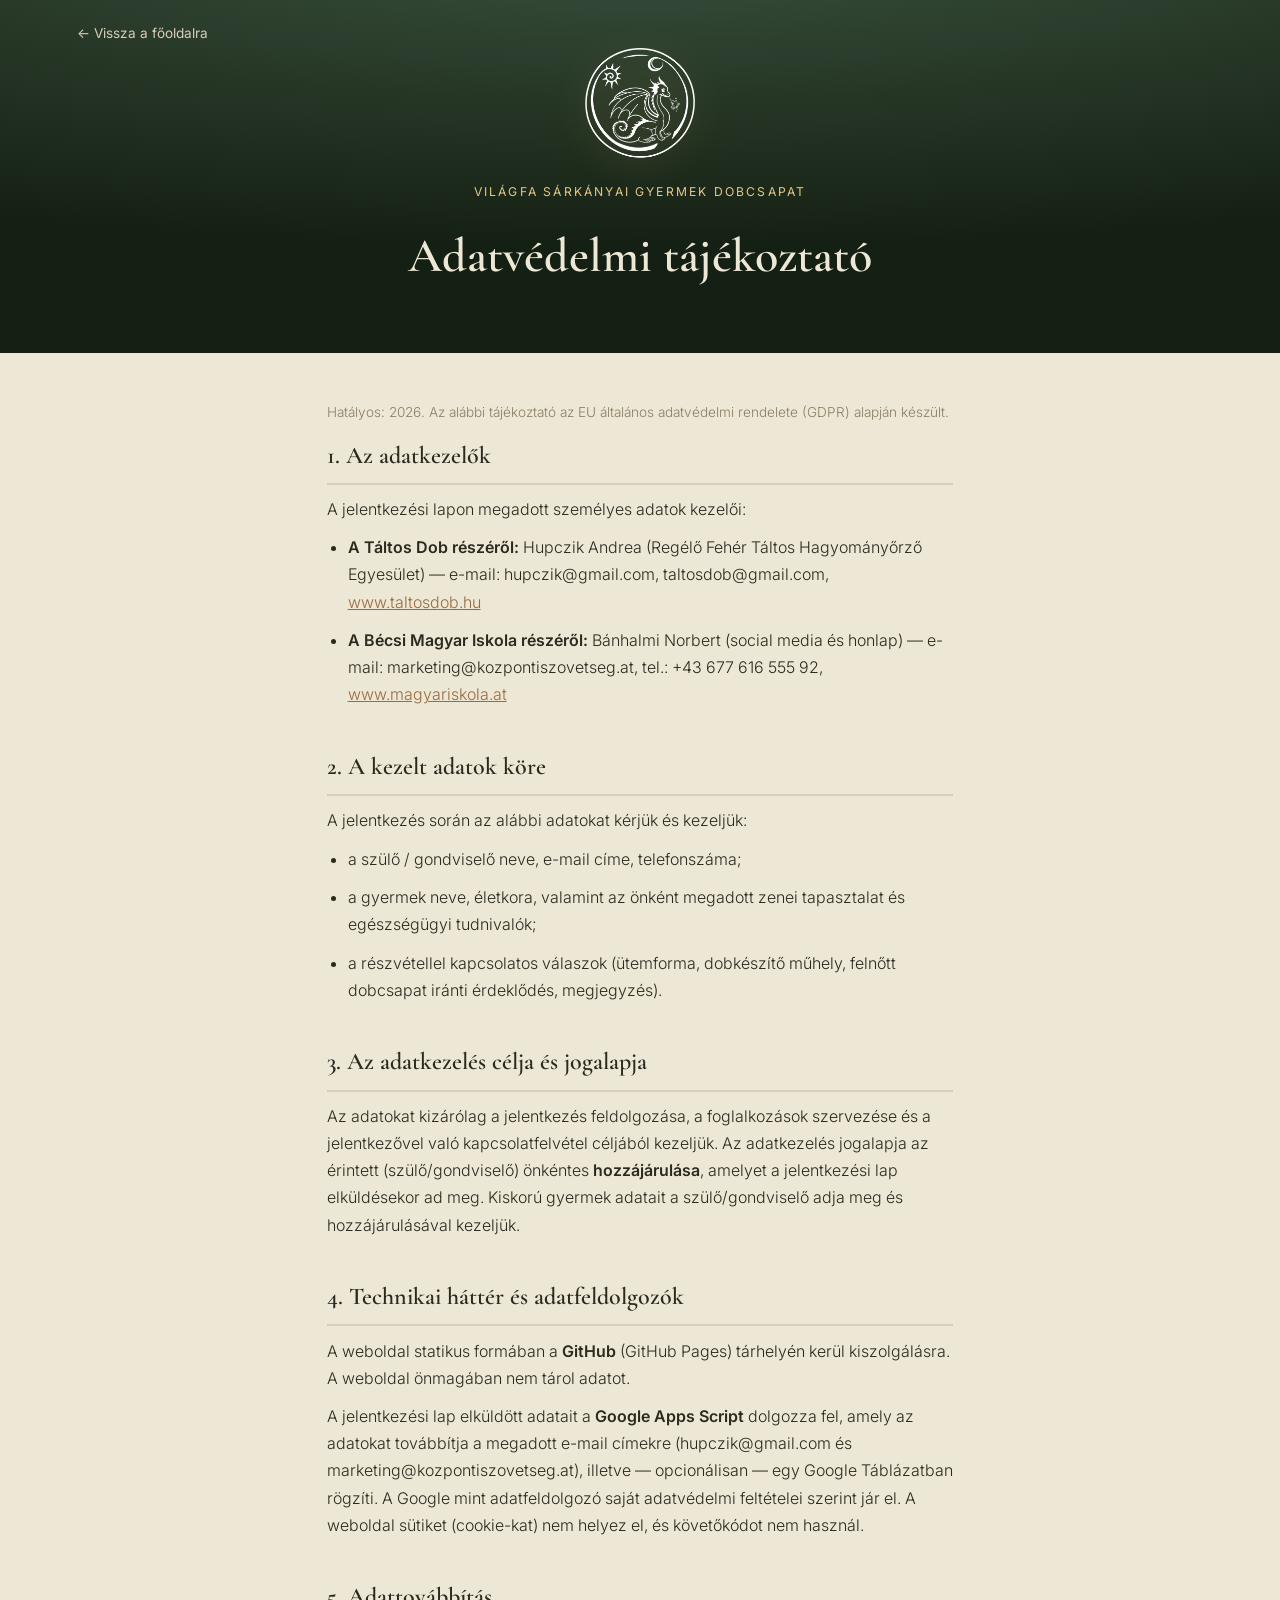
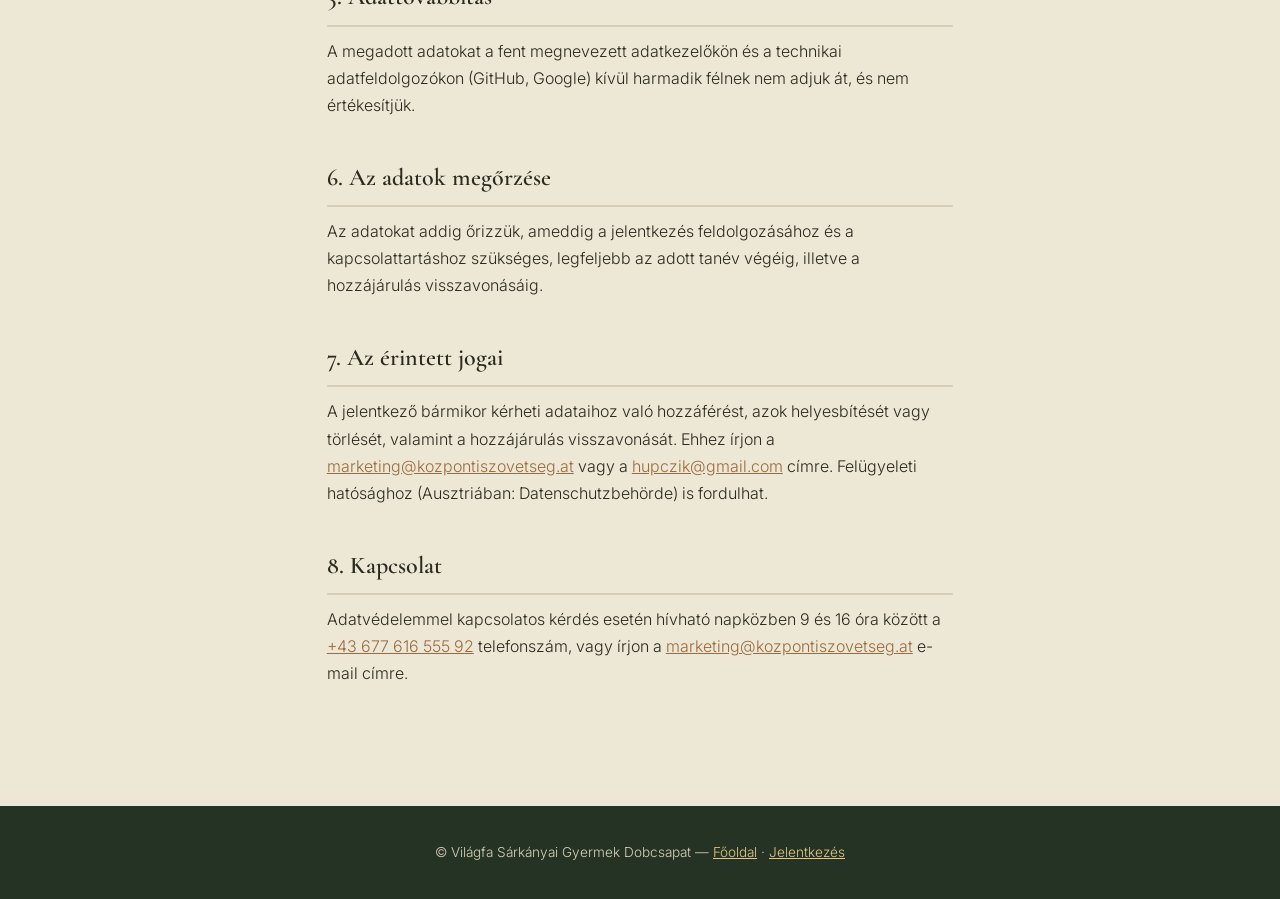
==== adatvedelem.html @ 7439c490 "Polish authentic one-page design and use supplied logos" ====
<!DOCTYPE html>
<html lang="hu">
<head>
<meta charset="UTF-8">
<meta name="viewport" content="width=device-width, initial-scale=1.0">
<title>Adatvédelmi tájékoztató — Világfa Sárkányai Gyermek Dobcsapat</title>
<meta name="description" content="A Világfa Sárkányai gyermek dobcsapat jelentkezési lapjának adatkezelési tájékoztatója (GDPR). Adatkezelők: Hupczik Andrea (Táltos Dob) és Bánhalmi Norbert (Bécsi Magyar Iskola).">
<meta name="robots" content="index, follow">
<link rel="canonical" href="https://taltosdob.magyariskola.at/adatvedelem.html">
<link rel="icon" type="image/png" href="images/logo.png">
<style>
@import url('https://fonts.googleapis.com/css2?family=Cormorant+Garamond:wght@500;600&family=Inter:wght@300;400;500;600&display=swap');
:root{ --night:#243323; --night-soft:#2E4232; --gold:#C9A961; --gold-bright:#E3C885; --ember:#9A6B3F; --parchment:#EDE7D6; --parchment-dim:#D8CFB8; --bark:#5B4327; --leaf:#4A6340; --leaf-deep:#2E4630; --ink:#2A2A1E; }
*{ margin:0; padding:0; box-sizing:border-box; }
body{ font-family:'Inter',sans-serif; background:var(--parchment); color:var(--ink); line-height:1.7; -webkit-font-smoothing:antialiased; }
h1,h2{ font-family:'Cormorant Garamond',serif; font-weight:600; }
a{ color:var(--ember); }
.hero{ background:radial-gradient(ellipse 120% 90% at 50% -20%, #3a5340 0%, var(--night) 60%, #142013 100%); color:var(--parchment); padding:3rem 6vw 3.5rem; text-align:center; position:relative; }
.hero img{ width:clamp(80px,11vw,110px); filter:brightness(0) invert(1) drop-shadow(0 4px 18px rgba(201,169,97,0.4)); margin-bottom:1rem; }
.hero h1{ font-size:clamp(2rem,4.5vw,3rem); }
.hero .eyebrow{ font-size:0.76rem; letter-spacing:0.18em; text-transform:uppercase; color:var(--gold-bright); display:block; margin-bottom:0.8rem; }
.back-link{ position:absolute; top:1.4rem; left:6vw; color:var(--parchment-dim); font-size:0.85rem; text-decoration:none; }
.back-link:hover{ color:var(--gold-bright); }
main{ max-width:780px; margin:0 auto; padding:3rem 6vw 5rem; }
section{ margin-bottom:2.4rem; }
h2{ font-size:1.5rem; color:var(--ink); margin-bottom:0.7rem; border-bottom:2px solid var(--parchment-dim); padding-bottom:0.4rem; }
p, li{ font-weight:300; margin-bottom:0.7rem; }
ul{ padding-left:1.3rem; }
strong{ font-weight:600; }
.updated{ font-size:0.85rem; color:#8a7f64; font-weight:300; }
footer{ background:var(--night); color:var(--parchment-dim); text-align:center; padding:2.2rem 6vw; font-size:0.85rem; font-weight:300; }
footer a{ color:var(--gold-bright); }
</style>
</head>
<body>
<header class="hero">
  <a href="index.html" class="back-link">← Vissza a főoldalra</a>
  <img src="images/logo.svg" alt="Világfa Sárkányai logó">
  <span class="eyebrow">Világfa Sárkányai Gyermek Dobcsapat</span>
  <h1>Adatvédelmi tájékoztató</h1>
</header>

<main>
  <p class="updated">Hatályos: 2026. Az alábbi tájékoztató az EU általános adatvédelmi rendelete (GDPR) alapján készült.</p>

  <section>
    <h2>1. Az adatkezelők</h2>
    <p>A jelentkezési lapon megadott személyes adatok kezelői:</p>
    <ul>
      <li><strong>A Táltos Dob részéről:</strong> Hupczik Andrea (Regélő Fehér Táltos Hagyományőrző Egyesület) — e-mail: hupczik@gmail.com, taltosdob@gmail.com, <a href="https://www.taltosdob.hu" target="_blank" rel="noopener">www.taltosdob.hu</a></li>
      <li><strong>A Bécsi Magyar Iskola részéről:</strong> Bánhalmi Norbert (social media és honlap) — e-mail: marketing@kozpontiszovetseg.at, tel.: +43 677 616 555 92, <a href="https://www.magyariskola.at" target="_blank" rel="noopener">www.magyariskola.at</a></li>
    </ul>
  </section>

  <section>
    <h2>2. A kezelt adatok köre</h2>
    <p>A jelentkezés során az alábbi adatokat kérjük és kezeljük:</p>
    <ul>
      <li>a szülő / gondviselő neve, e-mail címe, telefonszáma;</li>
      <li>a gyermek neve, életkora, valamint az önként megadott zenei tapasztalat és egészségügyi tudnivalók;</li>
      <li>a részvétellel kapcsolatos válaszok (ütemforma, dobkészítő műhely, felnőtt dobcsapat iránti érdeklődés, megjegyzés).</li>
    </ul>
  </section>

  <section>
    <h2>3. Az adatkezelés célja és jogalapja</h2>
    <p>Az adatokat kizárólag a jelentkezés feldolgozása, a foglalkozások szervezése és a jelentkezővel való kapcsolatfelvétel céljából kezeljük. Az adatkezelés jogalapja az érintett (szülő/gondviselő) önkéntes <strong>hozzájárulása</strong>, amelyet a jelentkezési lap elküldésekor ad meg. Kiskorú gyermek adatait a szülő/gondviselő adja meg és hozzájárulásával kezeljük.</p>
  </section>

  <section>
    <h2>4. Technikai háttér és adatfeldolgozók</h2>
    <p>A weboldal statikus formában a <strong>GitHub</strong> (GitHub Pages) tárhelyén kerül kiszolgálásra. A weboldal önmagában nem tárol adatot.</p>
    <p>A jelentkezési lap elküldött adatait a <strong>Google Apps Script</strong> dolgozza fel, amely az adatokat továbbítja a megadott e-mail címekre (hupczik@gmail.com és marketing@kozpontiszovetseg.at), illetve — opcionálisan — egy Google Táblázatban rögzíti. A Google mint adatfeldolgozó saját adatvédelmi feltételei szerint jár el. A weboldal sütiket (cookie-kat) nem helyez el, és követőkódot nem használ.</p>
  </section>

  <section>
    <h2>5. Adattovábbítás</h2>
    <p>A megadott adatokat a fent megnevezett adatkezelőkön és a technikai adatfeldolgozókon (GitHub, Google) kívül harmadik félnek nem adjuk át, és nem értékesítjük.</p>
  </section>

  <section>
    <h2>6. Az adatok megőrzése</h2>
    <p>Az adatokat addig őrizzük, ameddig a jelentkezés feldolgozásához és a kapcsolattartáshoz szükséges, legfeljebb az adott tanév végéig, illetve a hozzájárulás visszavonásáig.</p>
  </section>

  <section>
    <h2>7. Az érintett jogai</h2>
    <p>A jelentkező bármikor kérheti adataihoz való hozzáférést, azok helyesbítését vagy törlését, valamint a hozzájárulás visszavonását. Ehhez írjon a <a href="mailto:marketing@kozpontiszovetseg.at">marketing@kozpontiszovetseg.at</a> vagy a <a href="mailto:hupczik@gmail.com">hupczik@gmail.com</a> címre. Felügyeleti hatósághoz (Ausztriában: Datenschutzbehörde) is fordulhat.</p>
  </section>

  <section>
    <h2>8. Kapcsolat</h2>
    <p>Adatvédelemmel kapcsolatos kérdés esetén hívható napközben 9 és 16 óra között a <a href="tel:+436776165592">+43 677 616 555 92</a> telefonszám, vagy írjon a <a href="mailto:marketing@kozpontiszovetseg.at">marketing@kozpontiszovetseg.at</a> e-mail címre.</p>
  </section>
</main>

<footer>
  © Világfa Sárkányai Gyermek Dobcsapat — <a href="index.html">Főoldal</a> · <a href="jelentkezes.html">Jelentkezés</a>
</footer>
</body>
</html>
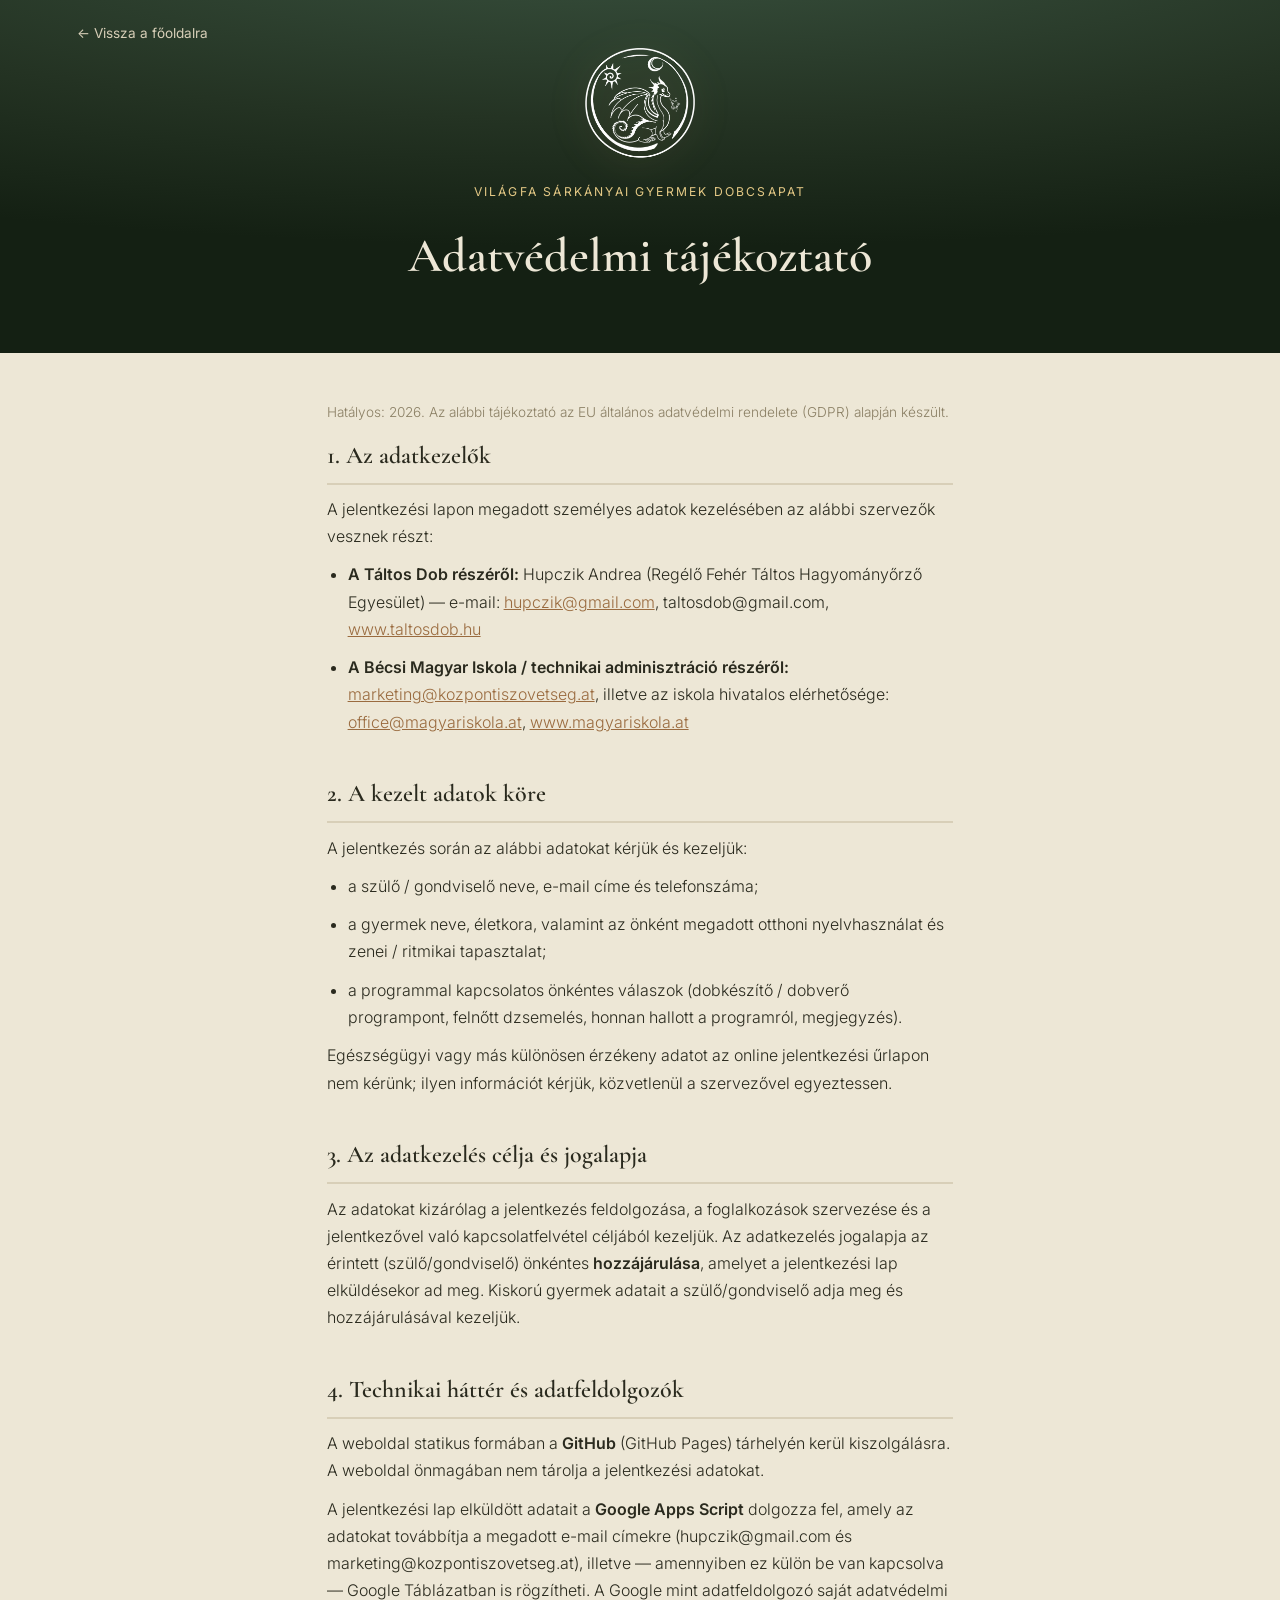
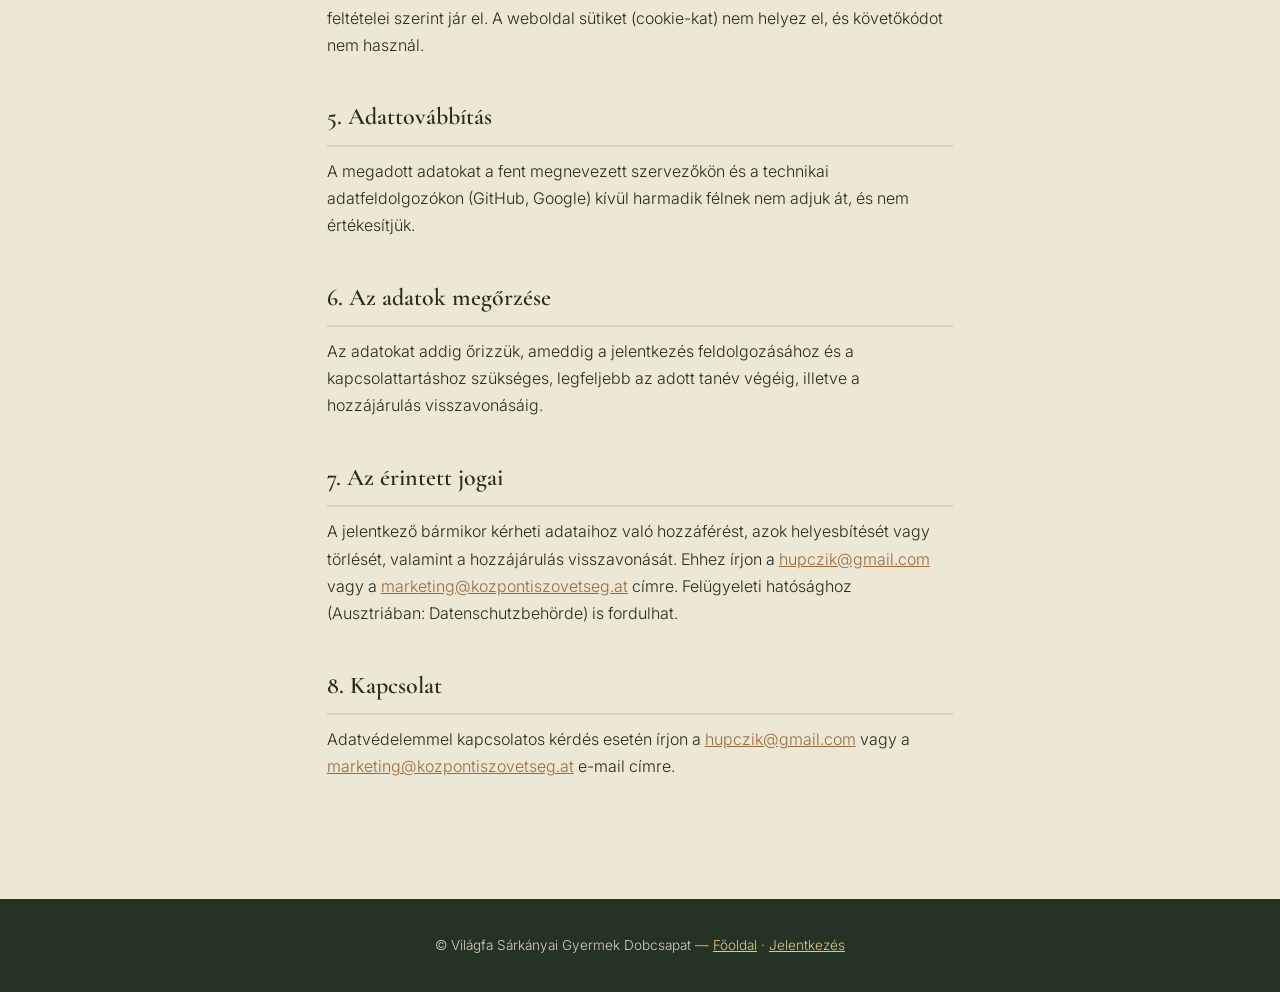
==== commit 01a5a7da: "Use SVG favicon and align privacy notice with current form" ====
--- a/adatvedelem.html
+++ b/adatvedelem.html
@@ -4,10 +4,12 @@
 <meta charset="UTF-8">
 <meta name="viewport" content="width=device-width, initial-scale=1.0">
 <title>Adatvédelmi tájékoztató — Világfa Sárkányai Gyermek Dobcsapat</title>
-<meta name="description" content="A Világfa Sárkányai gyermek dobcsapat jelentkezési lapjának adatkezelési tájékoztatója (GDPR). Adatkezelők: Hupczik Andrea (Táltos Dob) és Bánhalmi Norbert (Bécsi Magyar Iskola).">
+<meta name="description" content="A Világfa Sárkányai gyermek dobcsapat jelentkezési lapjának adatkezelési tájékoztatója (GDPR).">
 <meta name="robots" content="index, follow">
 <link rel="canonical" href="https://taltosdob.magyariskola.at/adatvedelem.html">
-<link rel="icon" type="image/png" href="images/logo.png">
+<link rel="icon" type="image/svg+xml" href="images/logo.svg">
+<link rel="alternate icon" type="image/png" href="images/logo.png">
+<link rel="apple-touch-icon" href="images/logo.png">
 <style>
 @import url('https://fonts.googleapis.com/css2?family=Cormorant+Garamond:wght@500;600&family=Inter:wght@300;400;500;600&display=swap');
 :root{ --night:#243323; --night-soft:#2E4232; --gold:#C9A961; --gold-bright:#E3C885; --ember:#9A6B3F; --parchment:#EDE7D6; --parchment-dim:#D8CFB8; --bark:#5B4327; --leaf:#4A6340; --leaf-deep:#2E4630; --ink:#2A2A1E; }
@@ -16,7 +18,7 @@
 h1,h2{ font-family:'Cormorant Garamond',serif; font-weight:600; }
 a{ color:var(--ember); }
 .hero{ background:radial-gradient(ellipse 120% 90% at 50% -20%, #3a5340 0%, var(--night) 60%, #142013 100%); color:var(--parchment); padding:3rem 6vw 3.5rem; text-align:center; position:relative; }
-.hero img{ width:clamp(80px,11vw,110px); filter:brightness(0) invert(1) drop-shadow(0 4px 18px rgba(201,169,97,0.4)); margin-bottom:1rem; }
+.hero img{ width:clamp(80px,11vw,110px); height:auto; object-fit:contain; filter:drop-shadow(0 4px 18px rgba(201,169,97,0.28)); margin-bottom:1rem; }
 .hero h1{ font-size:clamp(2rem,4.5vw,3rem); }
 .hero .eyebrow{ font-size:0.76rem; letter-spacing:0.18em; text-transform:uppercase; color:var(--gold-bright); display:block; margin-bottom:0.8rem; }
 .back-link{ position:absolute; top:1.4rem; left:6vw; color:var(--parchment-dim); font-size:0.85rem; text-decoration:none; }
@@ -45,10 +47,10 @@
 
   <section>
     <h2>1. Az adatkezelők</h2>
-    <p>A jelentkezési lapon megadott személyes adatok kezelői:</p>
+    <p>A jelentkezési lapon megadott személyes adatok kezelésében az alábbi szervezők vesznek részt:</p>
     <ul>
-      <li><strong>A Táltos Dob részéről:</strong> Hupczik Andrea (Regélő Fehér Táltos Hagyományőrző Egyesület) — e-mail: hupczik@gmail.com, taltosdob@gmail.com, <a href="https://www.taltosdob.hu" target="_blank" rel="noopener">www.taltosdob.hu</a></li>
-      <li><strong>A Bécsi Magyar Iskola részéről:</strong> Bánhalmi Norbert (social media és honlap) — e-mail: marketing@kozpontiszovetseg.at, tel.: +43 677 616 555 92, <a href="https://www.magyariskola.at" target="_blank" rel="noopener">www.magyariskola.at</a></li>
+      <li><strong>A Táltos Dob részéről:</strong> Hupczik Andrea (Regélő Fehér Táltos Hagyományőrző Egyesület) — e-mail: <a href="mailto:hupczik@gmail.com">hupczik@gmail.com</a>, taltosdob@gmail.com, <a href="https://www.taltosdob.hu" target="_blank" rel="noopener">www.taltosdob.hu</a></li>
+      <li><strong>A Bécsi Magyar Iskola / technikai adminisztráció részéről:</strong> <a href="mailto:marketing@kozpontiszovetseg.at">marketing@kozpontiszovetseg.at</a>, illetve az iskola hivatalos elérhetősége: <a href="mailto:office@magyariskola.at">office@magyariskola.at</a>, <a href="https://www.magyariskola.at" target="_blank" rel="noopener">www.magyariskola.at</a></li>
     </ul>
   </section>
 
@@ -56,10 +58,11 @@
     <h2>2. A kezelt adatok köre</h2>
     <p>A jelentkezés során az alábbi adatokat kérjük és kezeljük:</p>
     <ul>
-      <li>a szülő / gondviselő neve, e-mail címe, telefonszáma;</li>
-      <li>a gyermek neve, életkora, valamint az önként megadott zenei tapasztalat és egészségügyi tudnivalók;</li>
-      <li>a részvétellel kapcsolatos válaszok (ütemforma, dobkészítő műhely, felnőtt dobcsapat iránti érdeklődés, megjegyzés).</li>
+      <li>a szülő / gondviselő neve, e-mail címe és telefonszáma;</li>
+      <li>a gyermek neve, életkora, valamint az önként megadott otthoni nyelvhasználat és zenei / ritmikai tapasztalat;</li>
+      <li>a programmal kapcsolatos önkéntes válaszok (dobkészítő / dobverő programpont, felnőtt dzsemelés, honnan hallott a programról, megjegyzés).</li>
     </ul>
+    <p>Egészségügyi vagy más különösen érzékeny adatot az online jelentkezési űrlapon nem kérünk; ilyen információt kérjük, közvetlenül a szervezővel egyeztessen.</p>
   </section>
 
   <section>
@@ -69,13 +72,13 @@
 
   <section>
     <h2>4. Technikai háttér és adatfeldolgozók</h2>
-    <p>A weboldal statikus formában a <strong>GitHub</strong> (GitHub Pages) tárhelyén kerül kiszolgálásra. A weboldal önmagában nem tárol adatot.</p>
-    <p>A jelentkezési lap elküldött adatait a <strong>Google Apps Script</strong> dolgozza fel, amely az adatokat továbbítja a megadott e-mail címekre (hupczik@gmail.com és marketing@kozpontiszovetseg.at), illetve — opcionálisan — egy Google Táblázatban rögzíti. A Google mint adatfeldolgozó saját adatvédelmi feltételei szerint jár el. A weboldal sütiket (cookie-kat) nem helyez el, és követőkódot nem használ.</p>
+    <p>A weboldal statikus formában a <strong>GitHub</strong> (GitHub Pages) tárhelyén kerül kiszolgálásra. A weboldal önmagában nem tárolja a jelentkezési adatokat.</p>
+    <p>A jelentkezési lap elküldött adatait a <strong>Google Apps Script</strong> dolgozza fel, amely az adatokat továbbítja a megadott e-mail címekre (hupczik@gmail.com és marketing@kozpontiszovetseg.at), illetve — amennyiben ez külön be van kapcsolva — Google Táblázatban is rögzítheti. A Google mint adatfeldolgozó saját adatvédelmi feltételei szerint jár el. A weboldal sütiket (cookie-kat) nem helyez el, és követőkódot nem használ.</p>
   </section>
 
   <section>
     <h2>5. Adattovábbítás</h2>
-    <p>A megadott adatokat a fent megnevezett adatkezelőkön és a technikai adatfeldolgozókon (GitHub, Google) kívül harmadik félnek nem adjuk át, és nem értékesítjük.</p>
+    <p>A megadott adatokat a fent megnevezett szervezőkön és a technikai adatfeldolgozókon (GitHub, Google) kívül harmadik félnek nem adjuk át, és nem értékesítjük.</p>
   </section>
 
   <section>
@@ -85,12 +88,12 @@
 
   <section>
     <h2>7. Az érintett jogai</h2>
-    <p>A jelentkező bármikor kérheti adataihoz való hozzáférést, azok helyesbítését vagy törlését, valamint a hozzájárulás visszavonását. Ehhez írjon a <a href="mailto:marketing@kozpontiszovetseg.at">marketing@kozpontiszovetseg.at</a> vagy a <a href="mailto:hupczik@gmail.com">hupczik@gmail.com</a> címre. Felügyeleti hatósághoz (Ausztriában: Datenschutzbehörde) is fordulhat.</p>
+    <p>A jelentkező bármikor kérheti adataihoz való hozzáférést, azok helyesbítését vagy törlését, valamint a hozzájárulás visszavonását. Ehhez írjon a <a href="mailto:hupczik@gmail.com">hupczik@gmail.com</a> vagy a <a href="mailto:marketing@kozpontiszovetseg.at">marketing@kozpontiszovetseg.at</a> címre. Felügyeleti hatósághoz (Ausztriában: Datenschutzbehörde) is fordulhat.</p>
   </section>
 
   <section>
     <h2>8. Kapcsolat</h2>
-    <p>Adatvédelemmel kapcsolatos kérdés esetén hívható napközben 9 és 16 óra között a <a href="tel:+436776165592">+43 677 616 555 92</a> telefonszám, vagy írjon a <a href="mailto:marketing@kozpontiszovetseg.at">marketing@kozpontiszovetseg.at</a> e-mail címre.</p>
+    <p>Adatvédelemmel kapcsolatos kérdés esetén írjon a <a href="mailto:hupczik@gmail.com">hupczik@gmail.com</a> vagy a <a href="mailto:marketing@kozpontiszovetseg.at">marketing@kozpontiszovetseg.at</a> e-mail címre.</p>
   </section>
 </main>
 
@@ -98,4 +101,4 @@
   © Világfa Sárkányai Gyermek Dobcsapat — <a href="index.html">Főoldal</a> · <a href="jelentkezes.html">Jelentkezés</a>
 </footer>
 </body>
-</html>
+</html>
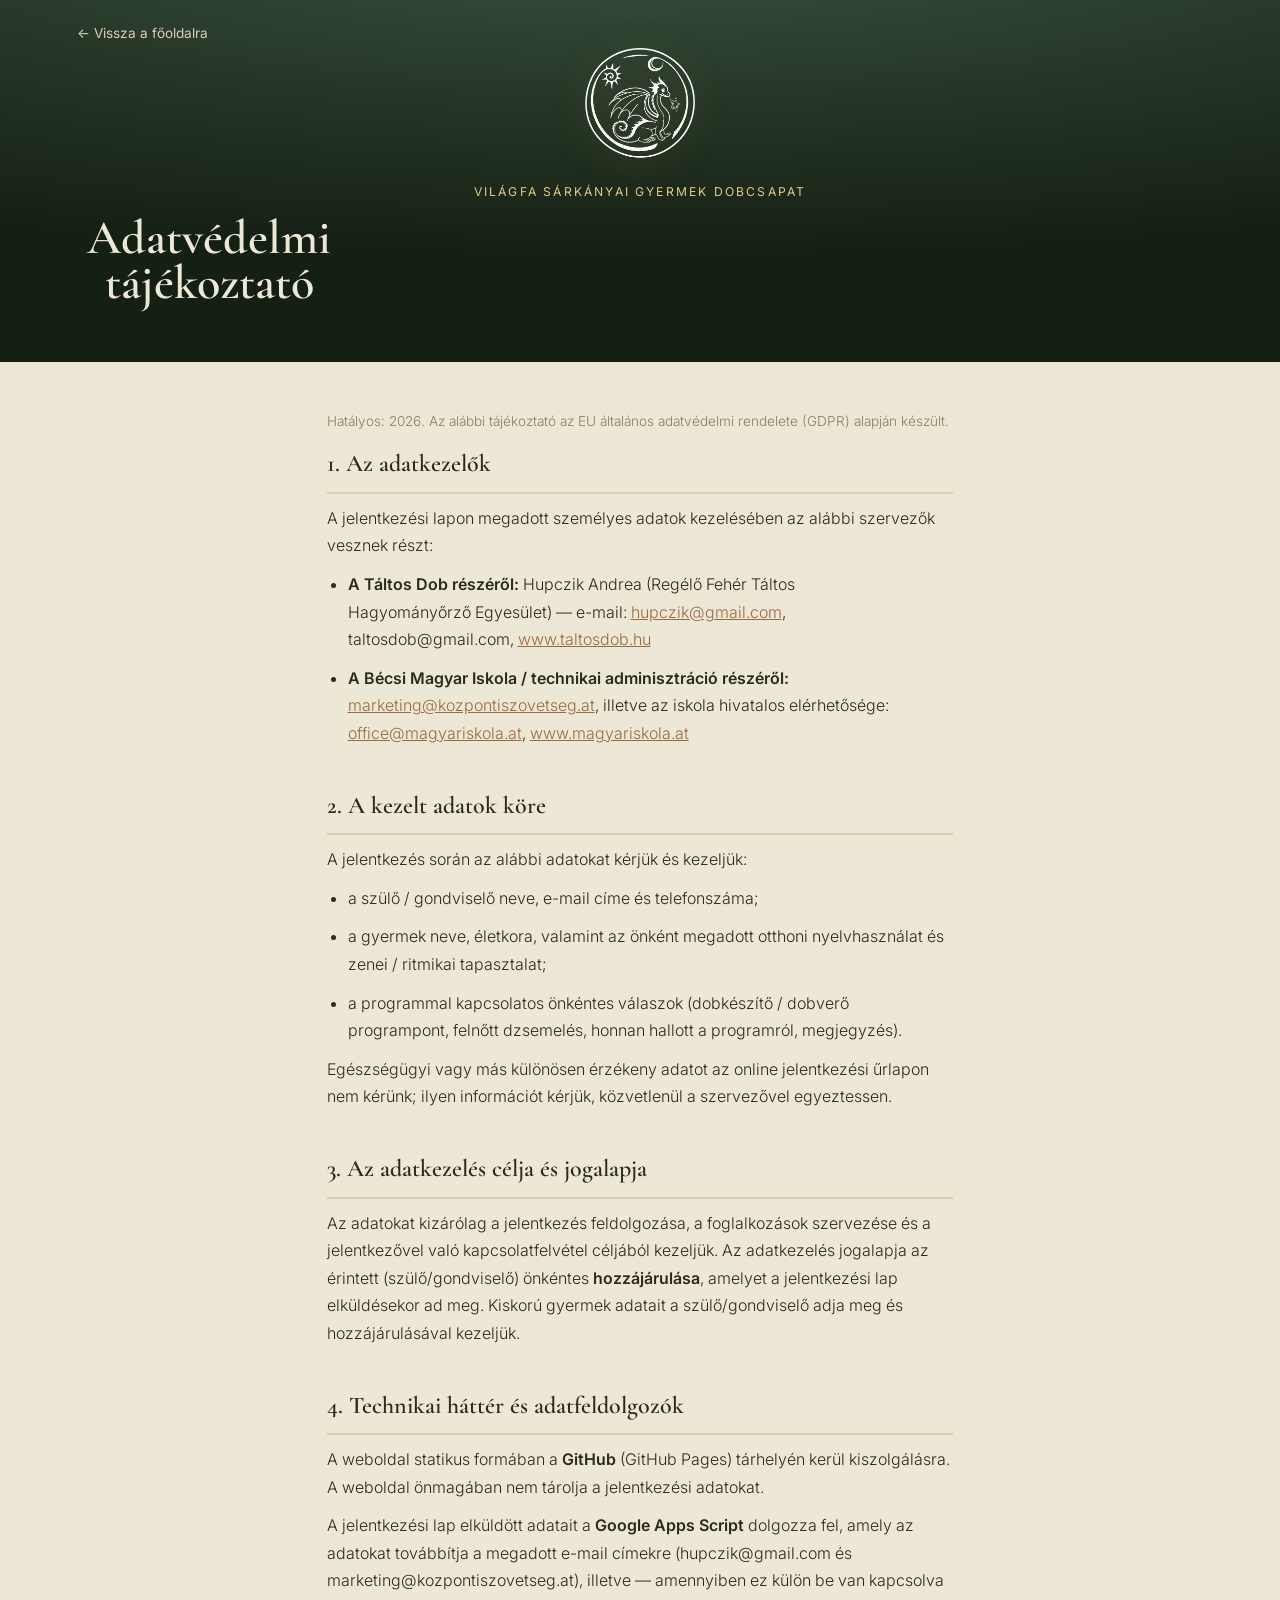
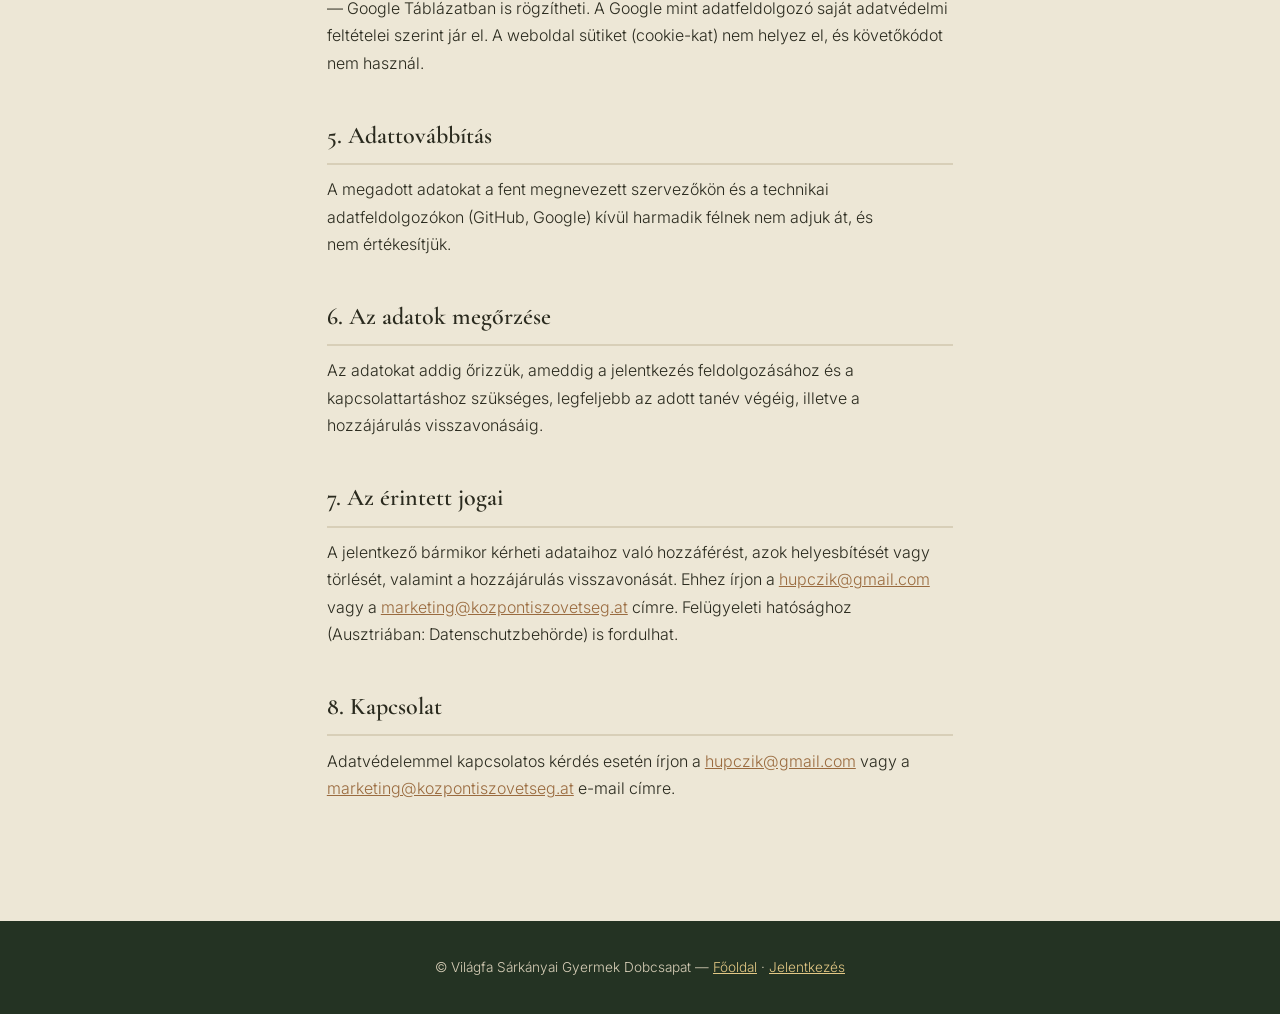
==== commit f6a4edac: "Apply shared Apple-style typography to privacy page" ====
--- a/adatvedelem.html
+++ b/adatvedelem.html
@@ -10,6 +10,7 @@
 <link rel="icon" type="image/svg+xml" href="images/logo.svg">
 <link rel="alternate icon" type="image/png" href="images/logo.png">
 <link rel="apple-touch-icon" href="images/logo.png">
+<link rel="stylesheet" href="apple-layout.css">
 <style>
 @import url('https://fonts.googleapis.com/css2?family=Cormorant+Garamond:wght@500;600&family=Inter:wght@300;400;500;600&display=swap');
 :root{ --night:#243323; --night-soft:#2E4232; --gold:#C9A961; --gold-bright:#E3C885; --ember:#9A6B3F; --parchment:#EDE7D6; --parchment-dim:#D8CFB8; --bark:#5B4327; --leaf:#4A6340; --leaf-deep:#2E4630; --ink:#2A2A1E; }
--- a/apple-layout.css
+++ b/apple-layout.css
@@ -0,0 +1,397 @@
+/*
+ * Világfa text + alignment system
+ * Based on Apple HIG principles: readable line lengths, consistent alignment,
+ * leading-edge scanning for longer text, centered display copy only where intentional,
+ * and responsive layout that preserves hierarchy across viewport sizes.
+ */
+
+:root {
+  --vf-reading-narrow: 34ch;
+  --vf-reading: 48ch;
+  --vf-reading-wide: 62ch;
+  --vf-display: 20ch;
+  --vf-section-head: 46ch;
+  --vf-gutter: clamp(20px, 5.5vw, 80px);
+  --vf-copy-leading: 1.72;
+  --vf-display-leading: 1.02;
+}
+
+body {
+  text-align: start;
+}
+
+body p,
+body li,
+body blockquote,
+body .contact-row .value,
+body .contact-row small,
+body .info-block .note,
+body .program-note {
+  overflow-wrap: normal;
+  word-break: normal;
+  hyphens: auto;
+  text-wrap: pretty;
+}
+
+body p,
+body li {
+  line-height: var(--vf-copy-leading);
+}
+
+body h1,
+body h2,
+body h3,
+body .theme,
+body .date,
+body .price,
+body .format-card .value {
+  text-wrap: balance;
+}
+
+/* Reading content always follows the leading edge. */
+body .copy,
+body .copy p,
+body .layers,
+body .layer,
+body .learn-list,
+body .learn-row,
+body .month,
+body .month ul,
+body .contact-card,
+body .contact-row,
+body .info-grid,
+body .info-block,
+body .price-card,
+body .program-note {
+  text-align: start;
+}
+
+body .copy p,
+body .layer p,
+body .info-block .note,
+body .program-note {
+  max-width: var(--vf-reading);
+}
+
+body .month ul,
+body .contact-row .value,
+body .contact-row small,
+body .price-list,
+body .learn-row p {
+  max-width: var(--vf-reading-wide);
+}
+
+/* Center only short display copy and intentionally symmetric sections. */
+body .hero,
+body .quote,
+body .section-head,
+body .footer {
+  text-align: center;
+}
+
+body .hero-inner,
+body .section-head,
+body .footer .wrap {
+  margin-inline: auto;
+}
+
+body .hero h1 {
+  max-width: 12ch;
+  line-height: .94;
+  text-wrap: balance;
+}
+
+body .hero-sub {
+  max-width: 44ch;
+  text-wrap: balance;
+  line-height: 1.55;
+}
+
+body .section-head {
+  max-width: 760px;
+}
+
+body .section-head h2 {
+  max-width: 18ch;
+  margin-inline: auto;
+  line-height: var(--vf-display-leading);
+}
+
+body .section-head p {
+  max-width: var(--vf-section-head);
+  margin-inline: auto;
+  line-height: 1.62;
+  text-wrap: pretty;
+}
+
+body .quote blockquote {
+  max-width: 28ch;
+  text-wrap: balance;
+}
+
+body .footer h2 {
+  max-width: 18ch;
+  text-wrap: balance;
+}
+
+body .footer > div > p,
+body .footer-note {
+  max-width: 54ch;
+  margin-inline: auto;
+}
+
+body .learn-row h3,
+body .learn-row p,
+body .month .date,
+body .month .theme,
+body .month li,
+body .contact-card h3,
+body .contact-row .label,
+body .contact-row .value,
+body .info-block h3,
+body .format-card,
+body .price-card,
+body .price-list {
+  text-align: start;
+}
+
+/* Avoid narrow middle columns that create awkward Hungarian line breaks. */
+body .learn-row {
+  grid-template-columns: 58px minmax(180px, .8fr) minmax(0, 1.7fr);
+}
+
+body .contact-row .value,
+body .contact-row small {
+  overflow-wrap: break-word;
+}
+
+body .btn,
+body .hero-pill,
+body .nav-menu .nav-cta,
+body .tag,
+body .eyebrow {
+  text-align: center;
+}
+
+/* Keep content blocks optically anchored instead of floating in wide columns. */
+body .feature-grid .copy {
+  justify-self: start;
+  width: min(100%, 620px);
+}
+
+body .feature-grid.reverse .copy {
+  justify-self: start;
+}
+
+body .copy h2 {
+  max-width: 16ch;
+}
+
+body .month .theme {
+  max-width: 24ch;
+}
+
+body .contact-card h3,
+body .info-block h3 {
+  max-width: 24ch;
+}
+
+@media (min-width: 1200px) {
+  body .wrap {
+    width: min(1180px, calc(100vw - 2 * var(--vf-gutter)));
+  }
+
+  body .hero h1 {
+    max-width: 11.5ch;
+  }
+
+  body .section-head p {
+    max-width: 52ch;
+  }
+}
+
+@media (max-width: 1024px) {
+  body .hero h1 {
+    max-width: 11ch;
+  }
+
+  body .feature-grid {
+    gap: clamp(36px, 5vw, 58px);
+  }
+
+  body .copy p {
+    max-width: 50ch;
+  }
+}
+
+@media (max-width: 900px) {
+  body .feature-grid .copy,
+  body .feature-grid.reverse .copy {
+    max-width: 680px;
+    width: 100%;
+    justify-self: stretch;
+  }
+
+  body .copy p {
+    max-width: 54ch;
+  }
+
+  body .learn-row {
+    grid-template-columns: 48px minmax(0, 1fr);
+    align-items: start;
+  }
+
+  body .learn-row p {
+    grid-column: 2;
+  }
+
+  body .section-head h2 {
+    max-width: 16ch;
+  }
+}
+
+@media (max-width: 768px) {
+  body .hero h1 {
+    max-width: 10ch;
+  }
+
+  body .hero-sub {
+    max-width: 38ch;
+  }
+
+  body .section-head {
+    max-width: 620px;
+  }
+
+  body .section-head p {
+    max-width: 42ch;
+  }
+
+  body .copy h2 {
+    max-width: 18ch;
+  }
+}
+
+@media (max-width: 640px) {
+  :root {
+    --vf-reading: 100%;
+    --vf-reading-wide: 100%;
+  }
+
+  body .hero h1 {
+    max-width: 9.4ch;
+    line-height: .96;
+  }
+
+  body .hero-sub {
+    max-width: 31ch;
+    line-height: 1.55;
+  }
+
+  body .section-head {
+    margin-bottom: 42px;
+  }
+
+  body .section-head h2 {
+    max-width: 12.5ch;
+  }
+
+  body .section-head p {
+    max-width: 32ch;
+  }
+
+  body .quote blockquote {
+    max-width: 18ch;
+  }
+
+  body .copy h2,
+  body .copy p,
+  body .layers,
+  body .month,
+  body .contact-card,
+  body .info-block,
+  body .price-card,
+  body .program-note {
+    text-align: start;
+  }
+
+  body .copy h2 {
+    max-width: 16ch;
+  }
+
+  body .learn-row {
+    gap: 10px 14px;
+  }
+
+  body .month ul {
+    padding-left: 1.15rem;
+  }
+
+  body .month .theme,
+  body .contact-card h3,
+  body .info-block h3 {
+    max-width: none;
+  }
+}
+
+/* iPhone-class narrow widths: prevent orphan words and accidental pseudo-centering. */
+@media (max-width: 390px) {
+  body .wrap {
+    width: calc(100% - 36px);
+  }
+
+  body .hero h1 {
+    max-width: 8.8ch;
+    font-size: clamp(2.85rem, 14.5vw, 4.2rem);
+  }
+
+  body .hero-sub {
+    max-width: 29ch;
+  }
+
+  body .section-head h2 {
+    max-width: 11.5ch;
+  }
+
+  body .section-head p {
+    max-width: 30ch;
+  }
+
+  body .quote blockquote {
+    max-width: 16.5ch;
+  }
+
+  body .contact-card,
+  body .info-block,
+  body .price-card,
+  body .month {
+    text-align: start;
+  }
+}
+
+@media (max-width: 320px) {
+  body .wrap {
+    width: calc(100% - 28px);
+  }
+
+  body .hero h1 {
+    max-width: 8.2ch;
+    font-size: clamp(2.55rem, 14vw, 3.5rem);
+  }
+
+  body .hero-sub {
+    max-width: 27ch;
+  }
+
+  body .section-head h2 {
+    max-width: 10.5ch;
+  }
+
+  body .section-head p {
+    max-width: 28ch;
+  }
+
+  body .btn {
+    max-width: 100%;
+  }
+}
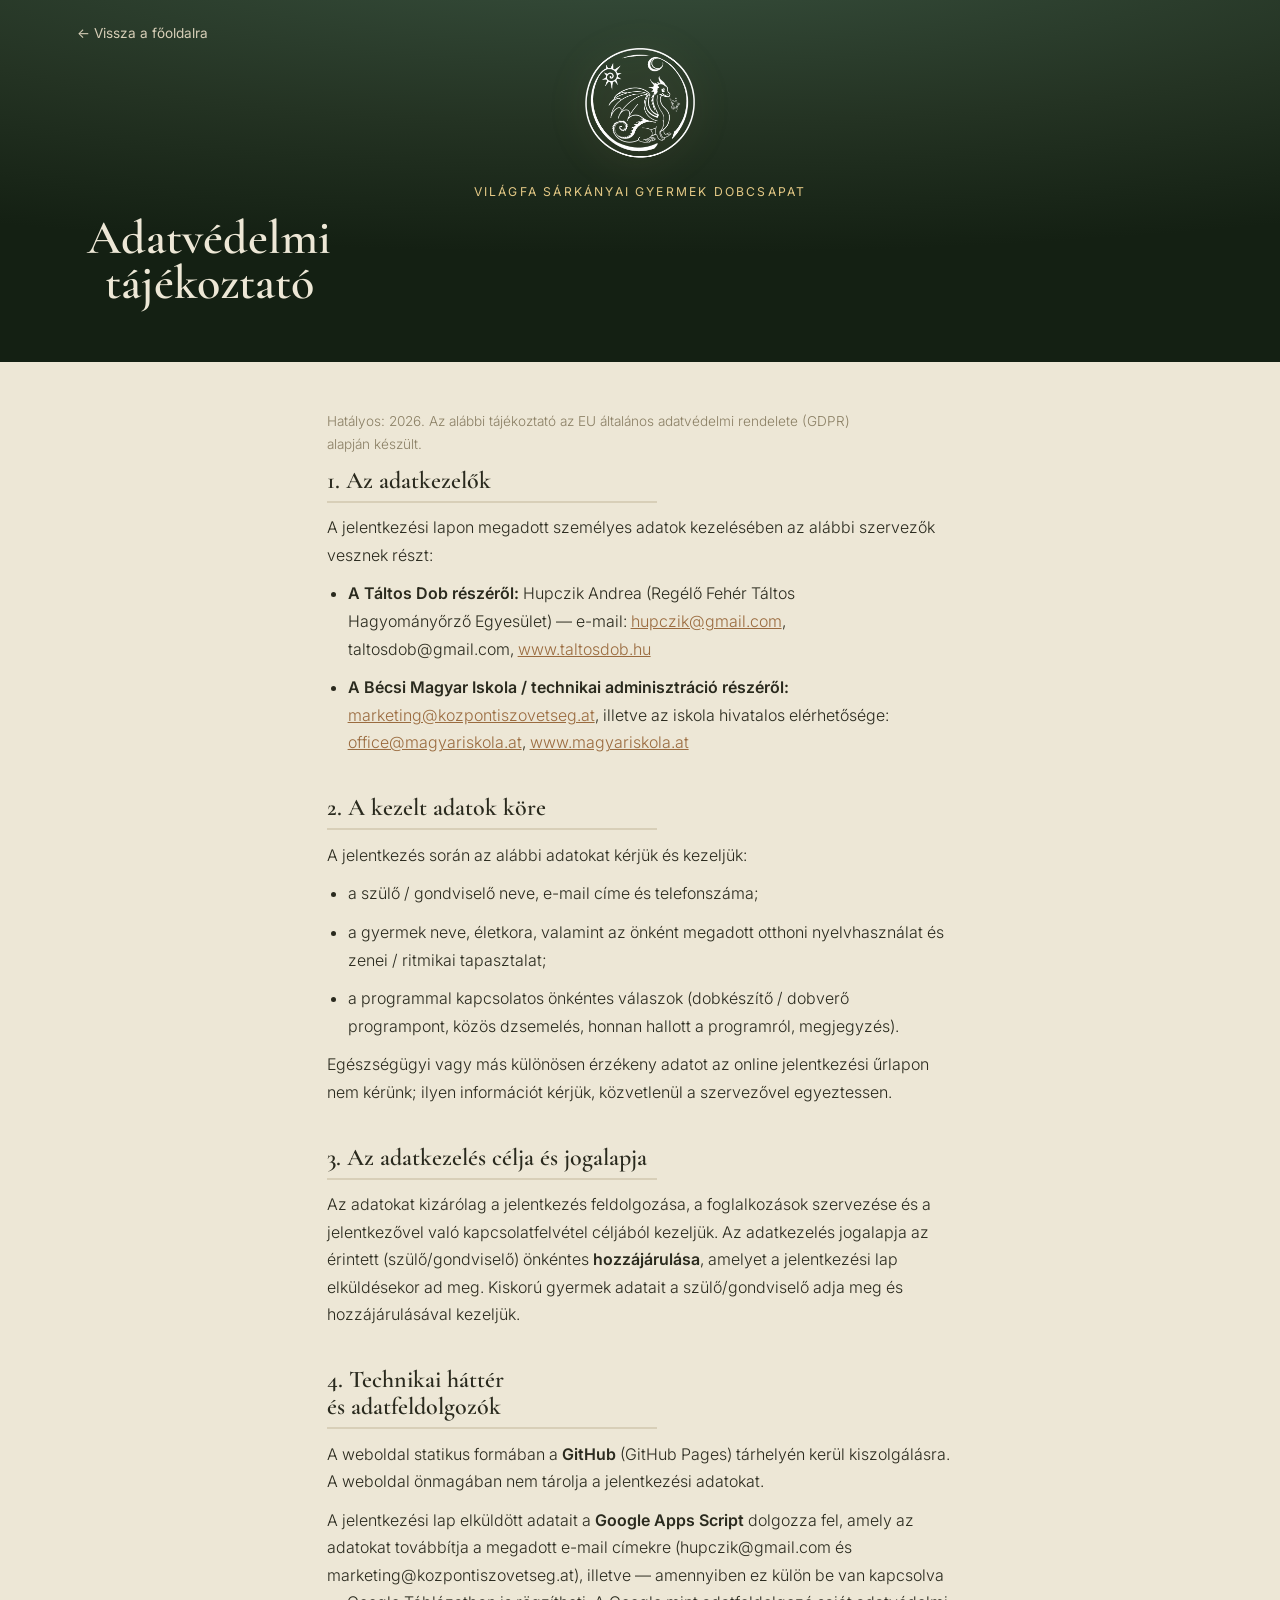
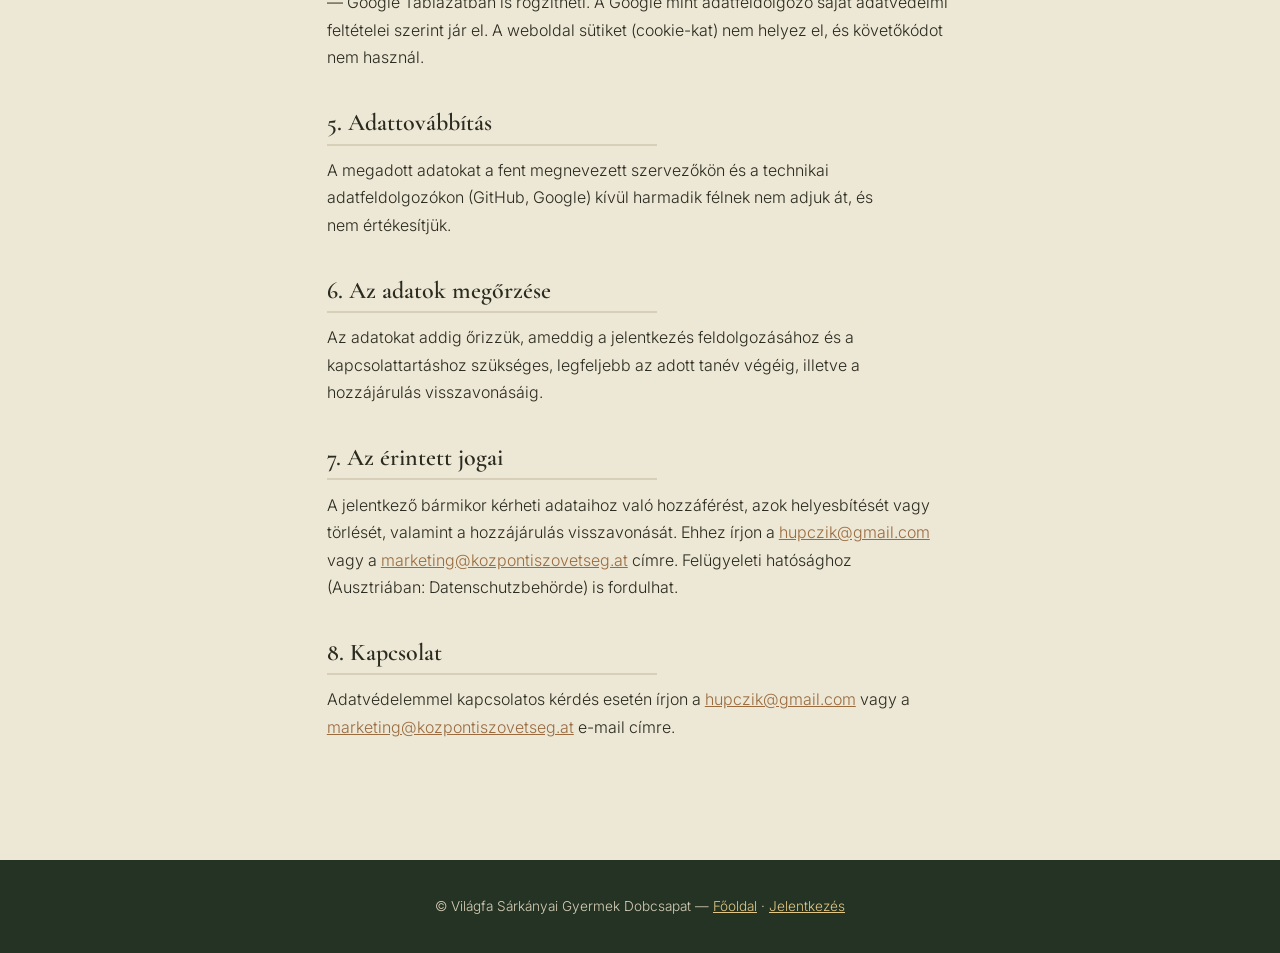
==== commit d78aa0c3: "Update Vilagfa contribution fees and schedule" ====
--- a/adatvedelem.html
+++ b/adatvedelem.html
@@ -61,7 +61,7 @@
     <ul>
       <li>a szülő / gondviselő neve, e-mail címe és telefonszáma;</li>
       <li>a gyermek neve, életkora, valamint az önként megadott otthoni nyelvhasználat és zenei / ritmikai tapasztalat;</li>
-      <li>a programmal kapcsolatos önkéntes válaszok (dobkészítő / dobverő programpont, felnőtt dzsemelés, honnan hallott a programról, megjegyzés).</li>
+      <li>a programmal kapcsolatos önkéntes válaszok (dobkészítő / dobverő programpont, közös dzsemelés, honnan hallott a programról, megjegyzés).</li>
     </ul>
     <p>Egészségügyi vagy más különösen érzékeny adatot az online jelentkezési űrlapon nem kérünk; ilyen információt kérjük, közvetlenül a szervezővel egyeztessen.</p>
   </section>
@@ -102,4 +102,4 @@
   © Világfa Sárkányai Gyermek Dobcsapat — <a href="index.html">Főoldal</a> · <a href="jelentkezes.html">Jelentkezés</a>
 </footer>
 </body>
-</html>+</html>
--- a/apple-layout.css
+++ b/apple-layout.css
@@ -16,9 +16,7 @@
   --vf-display-leading: 1.02;
 }
 
-body {
-  text-align: start;
-}
+body { text-align: start; }
 
 body p,
 body li,
@@ -34,9 +32,7 @@
 }
 
 body p,
-body li {
-  line-height: var(--vf-copy-leading);
-}
+body li { line-height: var(--vf-copy-leading); }
 
 body h1,
 body h2,
@@ -44,11 +40,8 @@
 body .theme,
 body .date,
 body .price,
-body .format-card .value {
-  text-wrap: balance;
-}
-
-/* Reading content always follows the leading edge. */
+body .format-card .value { text-wrap: balance; }
+
 body .copy,
 body .copy p,
 body .layers,
@@ -62,38 +55,27 @@
 body .info-grid,
 body .info-block,
 body .price-card,
-body .program-note {
-  text-align: start;
-}
+body .program-note { text-align: start; }
 
 body .copy p,
 body .layer p,
 body .info-block .note,
-body .program-note {
-  max-width: var(--vf-reading);
-}
+body .program-note { max-width: var(--vf-reading); }
 
 body .month ul,
 body .contact-row .value,
 body .contact-row small,
 body .price-list,
-body .learn-row p {
-  max-width: var(--vf-reading-wide);
-}
-
-/* Center only short display copy and intentionally symmetric sections. */
+body .learn-row p { max-width: var(--vf-reading-wide); }
+
 body .hero,
 body .quote,
 body .section-head,
-body .footer {
-  text-align: center;
-}
+body .footer { text-align: center; }
 
 body .hero-inner,
 body .section-head,
-body .footer .wrap {
-  margin-inline: auto;
-}
+body .footer .wrap { margin-inline: auto; }
 
 body .hero h1 {
   max-width: 12ch;
@@ -107,9 +89,7 @@
   line-height: 1.55;
 }
 
-body .section-head {
-  max-width: 760px;
-}
+body .section-head { max-width: 760px; }
 
 body .section-head h2 {
   max-width: 18ch;
@@ -151,77 +131,95 @@
 body .info-block h3,
 body .format-card,
 body .price-card,
-body .price-list {
-  text-align: start;
-}
-
-/* Avoid narrow middle columns that create awkward Hungarian line breaks. */
+body .price-list { text-align: start; }
+
 body .learn-row {
   grid-template-columns: 58px minmax(180px, .8fr) minmax(0, 1.7fr);
 }
 
 body .contact-row .value,
-body .contact-row small {
-  overflow-wrap: break-word;
-}
+body .contact-row small { overflow-wrap: break-word; }
 
 body .btn,
 body .hero-pill,
 body .nav-menu .nav-cta,
 body .tag,
-body .eyebrow {
-  text-align: center;
-}
-
-/* Keep content blocks optically anchored instead of floating in wide columns. */
+body .eyebrow { text-align: center; }
+
 body .feature-grid .copy {
   justify-self: start;
   width: min(100%, 620px);
 }
 
-body .feature-grid.reverse .copy {
-  justify-self: start;
-}
-
-body .copy h2 {
+body .feature-grid.reverse .copy { justify-self: start; }
+body .copy h2 { max-width: 16ch; }
+body .month .theme { max-width: 24ch; }
+body .contact-card h3,
+body .info-block h3 { max-width: 24ch; }
+
+/* Registration page contract */
+body .form-hero { text-align: center; }
+body .form-hero h1 {
   max-width: 16ch;
-}
-
-body .month .theme {
-  max-width: 24ch;
-}
-
-body .contact-card h3,
-body .info-block h3 {
-  max-width: 24ch;
-}
+  margin-inline: auto;
+  text-wrap: balance;
+}
+body .form-hero p {
+  max-width: 46ch;
+  margin-inline: auto;
+  text-align: center;
+  line-height: 1.62;
+  text-wrap: pretty;
+}
+body .form-wrap,
+body .card,
+body .program-summary,
+body fieldset,
+body .field,
+body .highlight-box,
+body .gdpr-box { text-align: start; }
+body .program-summary h2,
+body legend,
+body .field label,
+body .legend-note,
+body .hint,
+body .opt,
+body .gdpr-box { text-wrap: pretty; }
+body .program-summary h2,
+body legend { max-width: 28ch; }
+body .program-summary li,
+body .legend-note,
+body .gdpr-box { max-width: 58ch; }
+body .field label { max-width: 52ch; }
+body .opt { line-height: 1.5; }
+body .btn-submit { text-align: center; }
+
+/* Long-form legal/privacy page contract */
+body > main:not(.form-wrap) { text-align: start; }
+body > main:not(.form-wrap) p,
+body > main:not(.form-wrap) li {
+  max-width: 68ch;
+  text-align: start;
+}
+body > main:not(.form-wrap) h2 {
+  max-width: 30ch;
+  text-align: start;
+  line-height: 1.12;
+  text-wrap: balance;
+}
+body > main:not(.form-wrap) ul { max-width: 68ch; }
+body > footer:not(.footer) { text-align: center; }
 
 @media (min-width: 1200px) {
-  body .wrap {
-    width: min(1180px, calc(100vw - 2 * var(--vf-gutter)));
-  }
-
-  body .hero h1 {
-    max-width: 11.5ch;
-  }
-
-  body .section-head p {
-    max-width: 52ch;
-  }
+  body .wrap { width: min(1180px, calc(100vw - 2 * var(--vf-gutter))); }
+  body .hero h1 { max-width: 11.5ch; }
+  body .section-head p { max-width: 52ch; }
 }
 
 @media (max-width: 1024px) {
-  body .hero h1 {
-    max-width: 11ch;
-  }
-
-  body .feature-grid {
-    gap: clamp(36px, 5vw, 58px);
-  }
-
-  body .copy p {
-    max-width: 50ch;
-  }
+  body .hero h1 { max-width: 11ch; }
+  body .feature-grid { gap: clamp(36px, 5vw, 58px); }
+  body .copy p { max-width: 50ch; }
 }
 
 @media (max-width: 900px) {
@@ -231,45 +229,23 @@
     width: 100%;
     justify-self: stretch;
   }
-
-  body .copy p {
-    max-width: 54ch;
-  }
-
+  body .copy p { max-width: 54ch; }
   body .learn-row {
     grid-template-columns: 48px minmax(0, 1fr);
     align-items: start;
   }
-
-  body .learn-row p {
-    grid-column: 2;
-  }
-
-  body .section-head h2 {
-    max-width: 16ch;
-  }
+  body .learn-row p { grid-column: 2; }
+  body .section-head h2 { max-width: 16ch; }
 }
 
 @media (max-width: 768px) {
-  body .hero h1 {
-    max-width: 10ch;
-  }
-
-  body .hero-sub {
-    max-width: 38ch;
-  }
-
-  body .section-head {
-    max-width: 620px;
-  }
-
-  body .section-head p {
-    max-width: 42ch;
-  }
-
-  body .copy h2 {
-    max-width: 18ch;
-  }
+  body .hero h1 { max-width: 10.8ch; }
+  body .hero-sub { max-width: 38ch; }
+  body .section-head { max-width: 620px; }
+  body .section-head p { max-width: 42ch; }
+  body .copy h2 { max-width: 18ch; }
+  body .form-hero h1 { max-width: 13ch; }
+  body .form-hero p { max-width: 40ch; }
 }
 
 @media (max-width: 640px) {
@@ -278,32 +254,31 @@
     --vf-reading-wide: 100%;
   }
 
+  body .hero .eyebrow {
+    max-width: none;
+    white-space: nowrap;
+    font-size: .64rem;
+    letter-spacing: .075em;
+    line-height: 1.25;
+    margin-inline: auto;
+    margin-bottom: 18px;
+  }
+
   body .hero h1 {
-    max-width: 9.4ch;
-    line-height: .96;
+    max-width: 11.6ch;
+    line-height: .94;
+    font-size: clamp(2.85rem, 13vw, 4.35rem);
   }
 
   body .hero-sub {
-    max-width: 31ch;
+    max-width: 33ch;
     line-height: 1.55;
   }
 
-  body .section-head {
-    margin-bottom: 42px;
-  }
-
-  body .section-head h2 {
-    max-width: 12.5ch;
-  }
-
-  body .section-head p {
-    max-width: 32ch;
-  }
-
-  body .quote blockquote {
-    max-width: 18ch;
-  }
-
+  body .section-head { margin-bottom: 42px; }
+  body .section-head h2 { max-width: 12.5ch; }
+  body .section-head p { max-width: 32ch; }
+  body .quote blockquote { max-width: 18ch; }
   body .copy h2,
   body .copy p,
   body .layers,
@@ -311,87 +286,106 @@
   body .contact-card,
   body .info-block,
   body .price-card,
-  body .program-note {
-    text-align: start;
-  }
-
-  body .copy h2 {
-    max-width: 16ch;
-  }
-
-  body .learn-row {
-    gap: 10px 14px;
-  }
-
-  body .month ul {
-    padding-left: 1.15rem;
-  }
-
+  body .program-note { text-align: start; }
+  body .copy h2 { max-width: 16ch; }
+  body .learn-row { gap: 10px 14px; }
+  body .month ul { padding-left: 1.15rem; }
   body .month .theme,
   body .contact-card h3,
-  body .info-block h3 {
-    max-width: none;
-  }
-}
-
-/* iPhone-class narrow widths: prevent orphan words and accidental pseudo-centering. */
+  body .info-block h3 { max-width: none; }
+  body .form-hero p {
+    max-width: 32ch;
+    text-align: center;
+  }
+  body .program-summary h2,
+  body legend { max-width: 22ch; }
+  body > main:not(.form-wrap) p,
+  body > main:not(.form-wrap) li,
+  body > main:not(.form-wrap) ul { max-width: none; }
+
+  /* Footer metadata is reading content, not display content. */
+  body .footer .footer-note {
+    width: 100%;
+    max-width: 34rem !important;
+    padding: 24px 0 0 !important;
+    text-align: start;
+    font-size: .82rem !important;
+    line-height: 1.65 !important;
+    text-wrap: pretty;
+  }
+
+  body .footer .footer-note br { display: block; }
+}
+
 @media (max-width: 390px) {
-  body .wrap {
-    width: calc(100% - 36px);
+  body .wrap { width: calc(100% - 36px); }
+
+  body .hero .eyebrow {
+    font-size: .61rem;
+    letter-spacing: .055em;
   }
 
   body .hero h1 {
-    max-width: 8.8ch;
-    font-size: clamp(2.85rem, 14.5vw, 4.2rem);
-  }
-
-  body .hero-sub {
-    max-width: 29ch;
-  }
-
-  body .section-head h2 {
-    max-width: 11.5ch;
-  }
-
-  body .section-head p {
-    max-width: 30ch;
-  }
-
-  body .quote blockquote {
-    max-width: 16.5ch;
-  }
-
+    max-width: 11.7ch;
+    font-size: clamp(2.8rem, 12.9vw, 3.45rem);
+  }
+  body .hero-sub { max-width: 30.5ch; }
+  body .section-head h2 { max-width: 11.5ch; }
+  body .section-head p { max-width: 30ch; }
+  body .quote blockquote { max-width: 16.5ch; }
   body .contact-card,
   body .info-block,
   body .price-card,
-  body .month {
-    text-align: start;
+  body .month { text-align: start; }
+  body .form-hero h1 { max-width: 11ch; }
+  body .form-hero p { max-width: 29ch; }
+  body .program-summary,
+  body .highlight-box,
+  body .gdpr-box { padding-inline: 1.1rem; }
+  body .back-link { max-width: 15ch; line-height: 1.35; }
+
+  body .footer .footer-note {
+    max-width: 100% !important;
+    padding-inline: 2px !important;
+  }
+}
+
+@media (max-width: 340px) {
+  body .hero .eyebrow {
+    font-size: .565rem;
+    letter-spacing: .025em;
+  }
+
+  body .hero h1 {
+    max-width: 11.6ch;
+    font-size: clamp(2.5rem, 12.5vw, 3rem);
+  }
+
+  body .hero-cta,
+  body .footer-cta {
+    display: grid;
+    grid-template-columns: 1fr;
+    width: 100%;
+  }
+
+  body .hero-cta .btn,
+  body .footer-cta .btn {
+    width: 100%;
   }
 }
 
 @media (max-width: 320px) {
-  body .wrap {
-    width: calc(100% - 28px);
-  }
-
-  body .hero h1 {
-    max-width: 8.2ch;
-    font-size: clamp(2.55rem, 14vw, 3.5rem);
-  }
-
-  body .hero-sub {
-    max-width: 27ch;
-  }
-
-  body .section-head h2 {
-    max-width: 10.5ch;
-  }
-
-  body .section-head p {
-    max-width: 28ch;
-  }
-
-  body .btn {
-    max-width: 100%;
-  }
-}
+  body .wrap { width: calc(100% - 28px); }
+  body .hero h1 { max-width: 11.5ch; }
+  body .hero-sub { max-width: 28ch; }
+  body .section-head h2 { max-width: 10.5ch; }
+  body .section-head p { max-width: 28ch; }
+  body .btn { max-width: 100%; }
+  body .form-hero h1 { max-width: 10ch; }
+  body .form-hero p { max-width: 27ch; }
+  body .program-summary li,
+  body .legend-note,
+  body .field label,
+  body .opt,
+  body .gdpr-box { overflow-wrap: break-word; }
+}
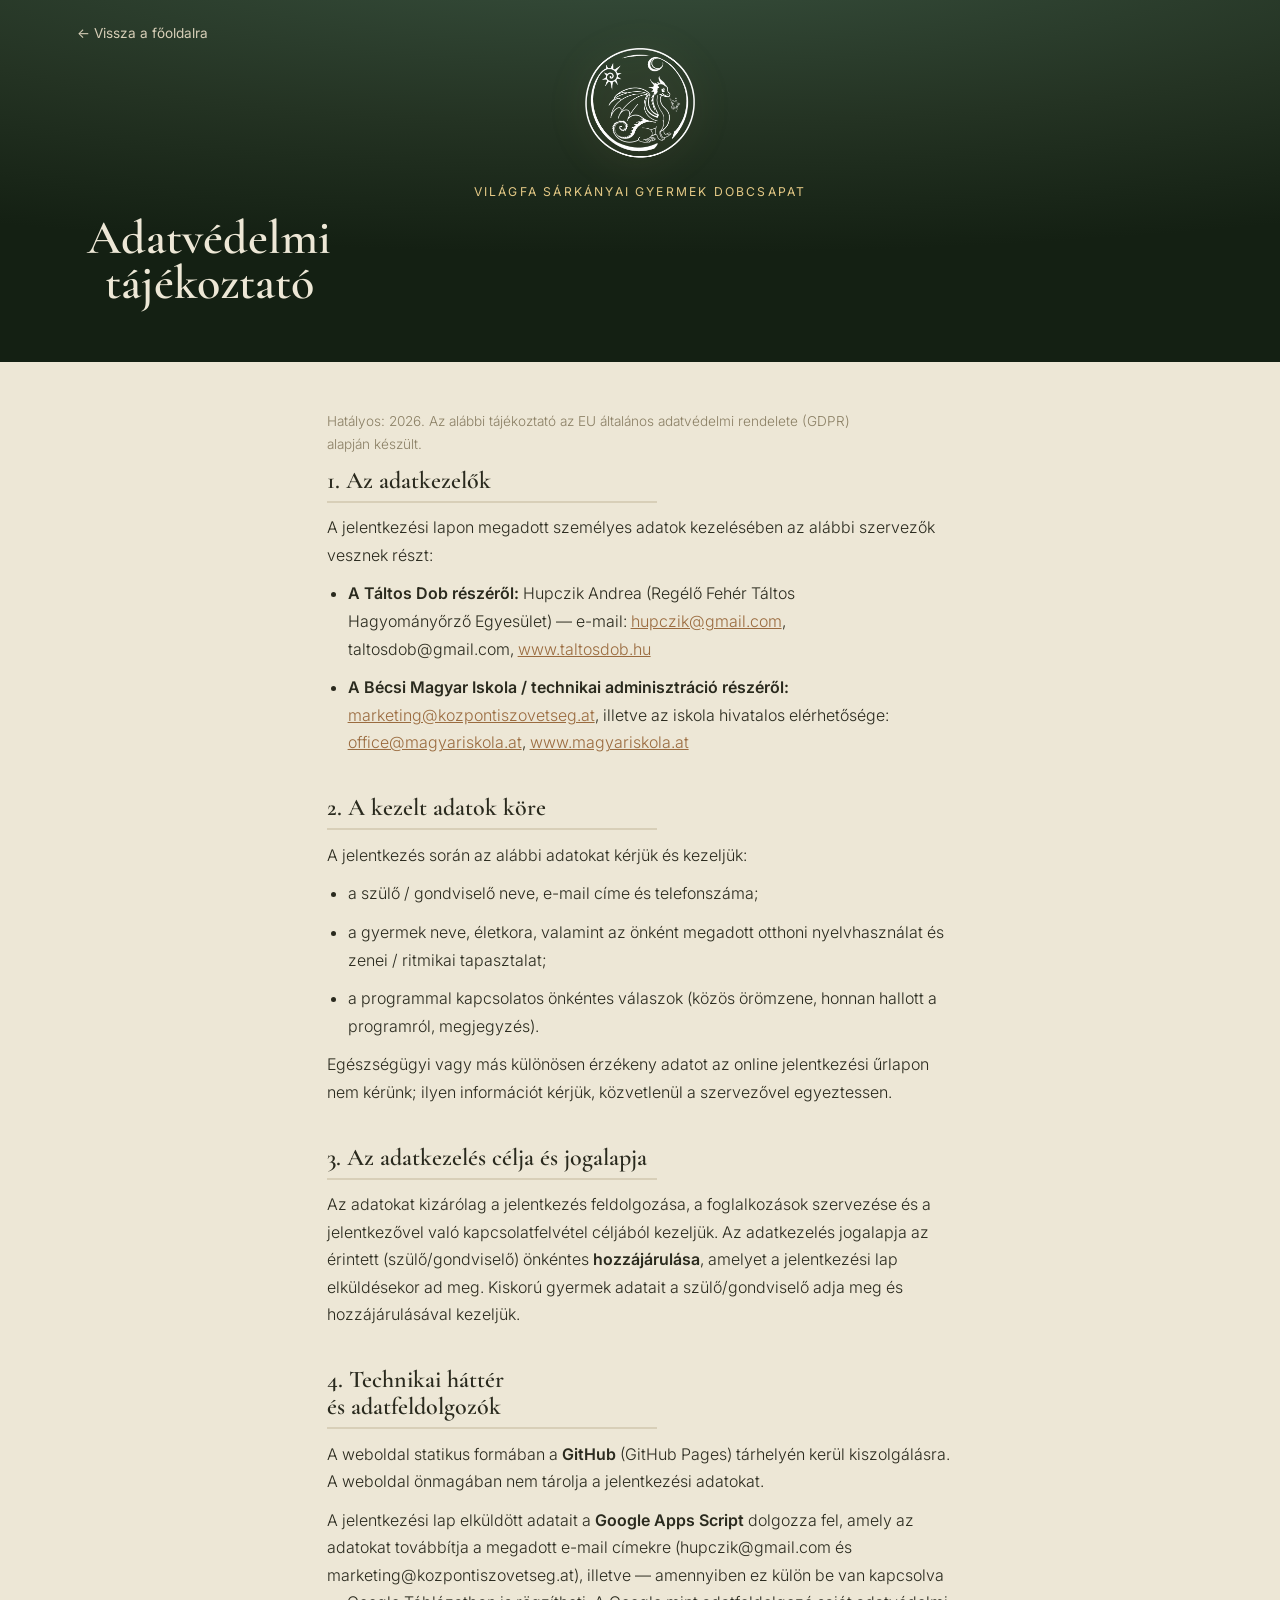
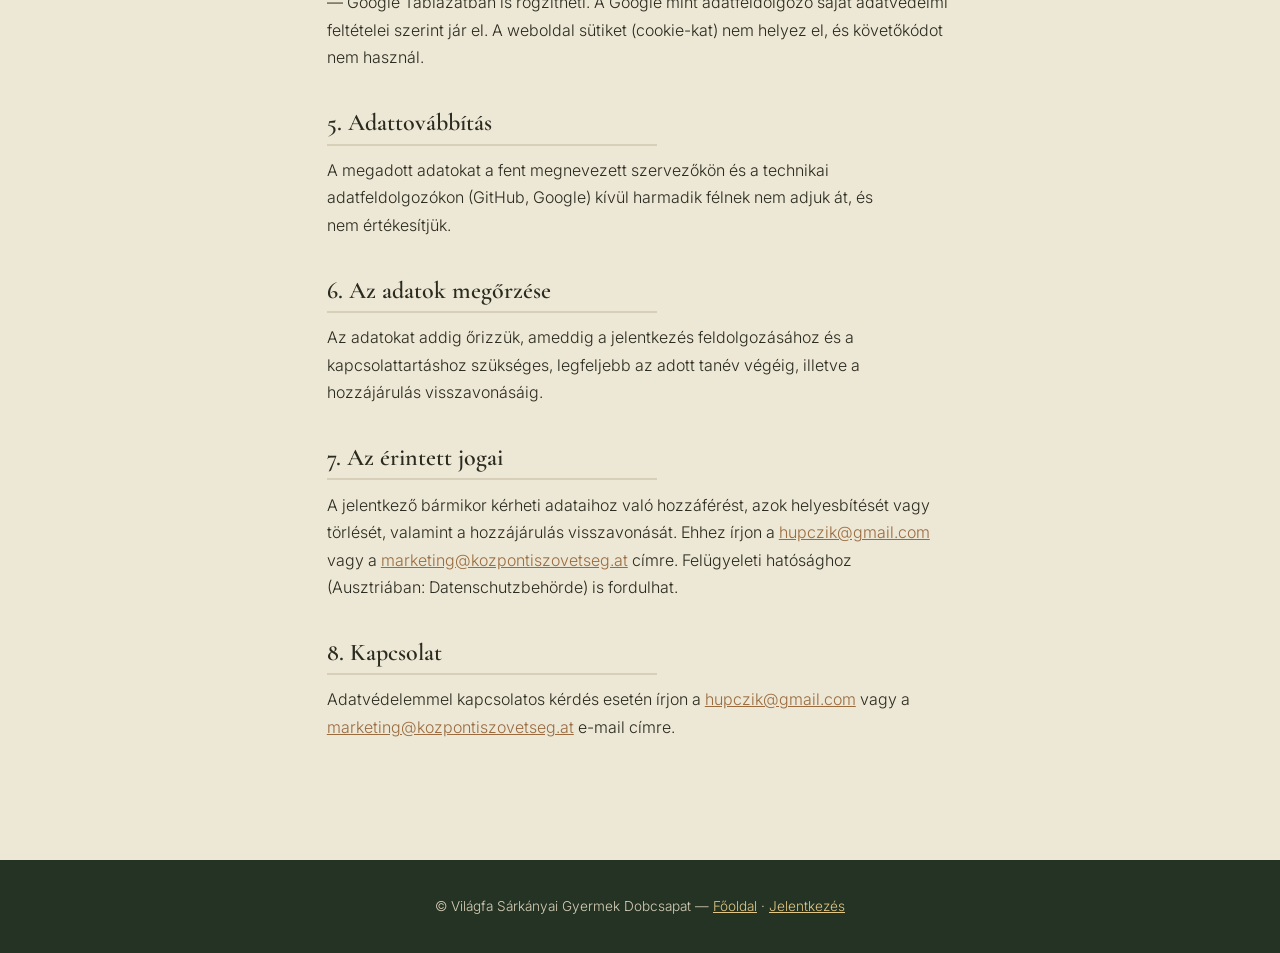
==== commit 1bf37bf3: "Remove obsolete craft and jam wording from privacy notice" ====
--- a/adatvedelem.html
+++ b/adatvedelem.html
@@ -13,93 +13,22 @@
 <link rel="stylesheet" href="apple-layout.css">
 <style>
 @import url('https://fonts.googleapis.com/css2?family=Cormorant+Garamond:wght@500;600&family=Inter:wght@300;400;500;600&display=swap');
-:root{ --night:#243323; --night-soft:#2E4232; --gold:#C9A961; --gold-bright:#E3C885; --ember:#9A6B3F; --parchment:#EDE7D6; --parchment-dim:#D8CFB8; --bark:#5B4327; --leaf:#4A6340; --leaf-deep:#2E4630; --ink:#2A2A1E; }
-*{ margin:0; padding:0; box-sizing:border-box; }
-body{ font-family:'Inter',sans-serif; background:var(--parchment); color:var(--ink); line-height:1.7; -webkit-font-smoothing:antialiased; }
-h1,h2{ font-family:'Cormorant Garamond',serif; font-weight:600; }
-a{ color:var(--ember); }
-.hero{ background:radial-gradient(ellipse 120% 90% at 50% -20%, #3a5340 0%, var(--night) 60%, #142013 100%); color:var(--parchment); padding:3rem 6vw 3.5rem; text-align:center; position:relative; }
-.hero img{ width:clamp(80px,11vw,110px); height:auto; object-fit:contain; filter:drop-shadow(0 4px 18px rgba(201,169,97,0.28)); margin-bottom:1rem; }
-.hero h1{ font-size:clamp(2rem,4.5vw,3rem); }
-.hero .eyebrow{ font-size:0.76rem; letter-spacing:0.18em; text-transform:uppercase; color:var(--gold-bright); display:block; margin-bottom:0.8rem; }
-.back-link{ position:absolute; top:1.4rem; left:6vw; color:var(--parchment-dim); font-size:0.85rem; text-decoration:none; }
-.back-link:hover{ color:var(--gold-bright); }
-main{ max-width:780px; margin:0 auto; padding:3rem 6vw 5rem; }
-section{ margin-bottom:2.4rem; }
-h2{ font-size:1.5rem; color:var(--ink); margin-bottom:0.7rem; border-bottom:2px solid var(--parchment-dim); padding-bottom:0.4rem; }
-p, li{ font-weight:300; margin-bottom:0.7rem; }
-ul{ padding-left:1.3rem; }
-strong{ font-weight:600; }
-.updated{ font-size:0.85rem; color:#8a7f64; font-weight:300; }
-footer{ background:var(--night); color:var(--parchment-dim); text-align:center; padding:2.2rem 6vw; font-size:0.85rem; font-weight:300; }
-footer a{ color:var(--gold-bright); }
+:root{--night:#243323;--night-soft:#2E4232;--gold:#C9A961;--gold-bright:#E3C885;--ember:#9A6B3F;--parchment:#EDE7D6;--parchment-dim:#D8CFB8;--ink:#2A2A1E}*{margin:0;padding:0;box-sizing:border-box}body{font-family:'Inter',sans-serif;background:var(--parchment);color:var(--ink);line-height:1.7;-webkit-font-smoothing:antialiased}h1,h2{font-family:'Cormorant Garamond',serif;font-weight:600}a{color:var(--ember)}.hero{background:radial-gradient(ellipse 120% 90% at 50% -20%,#3a5340 0%,var(--night) 60%,#142013 100%);color:var(--parchment);padding:3rem 6vw 3.5rem;text-align:center;position:relative}.hero img{width:clamp(80px,11vw,110px);height:auto;object-fit:contain;filter:drop-shadow(0 4px 18px rgba(201,169,97,.28));margin-bottom:1rem}.hero h1{font-size:clamp(2rem,4.5vw,3rem)}.hero .eyebrow{font-size:.76rem;letter-spacing:.18em;text-transform:uppercase;color:var(--gold-bright);display:block;margin-bottom:.8rem}.back-link{position:absolute;top:1.4rem;left:6vw;color:var(--parchment-dim);font-size:.85rem;text-decoration:none}main{max-width:780px;margin:0 auto;padding:3rem 6vw 5rem}section{margin-bottom:2.4rem}h2{font-size:1.5rem;color:var(--ink);margin-bottom:.7rem;border-bottom:2px solid var(--parchment-dim);padding-bottom:.4rem}p,li{font-weight:300;margin-bottom:.7rem}ul{padding-left:1.3rem}strong{font-weight:600}.updated{font-size:.85rem;color:#8a7f64;font-weight:300}footer{background:var(--night);color:var(--parchment-dim);text-align:center;padding:2.2rem 6vw;font-size:.85rem;font-weight:300}footer a{color:var(--gold-bright)}
 </style>
 </head>
 <body>
-<header class="hero">
-  <a href="index.html" class="back-link">← Vissza a főoldalra</a>
-  <img src="images/logo.svg" alt="Világfa Sárkányai logó">
-  <span class="eyebrow">Világfa Sárkányai Gyermek Dobcsapat</span>
-  <h1>Adatvédelmi tájékoztató</h1>
-</header>
-
+<header class="hero"><a href="index.html" class="back-link">← Vissza a főoldalra</a><img src="images/logo.svg" alt="Világfa Sárkányai logó"><span class="eyebrow">Világfa Sárkányai Gyermek Dobcsapat</span><h1>Adatvédelmi tájékoztató</h1></header>
 <main>
-  <p class="updated">Hatályos: 2026. Az alábbi tájékoztató az EU általános adatvédelmi rendelete (GDPR) alapján készült.</p>
-
-  <section>
-    <h2>1. Az adatkezelők</h2>
-    <p>A jelentkezési lapon megadott személyes adatok kezelésében az alábbi szervezők vesznek részt:</p>
-    <ul>
-      <li><strong>A Táltos Dob részéről:</strong> Hupczik Andrea (Regélő Fehér Táltos Hagyományőrző Egyesület) — e-mail: <a href="mailto:hupczik@gmail.com">hupczik@gmail.com</a>, taltosdob@gmail.com, <a href="https://www.taltosdob.hu" target="_blank" rel="noopener">www.taltosdob.hu</a></li>
-      <li><strong>A Bécsi Magyar Iskola / technikai adminisztráció részéről:</strong> <a href="mailto:marketing@kozpontiszovetseg.at">marketing@kozpontiszovetseg.at</a>, illetve az iskola hivatalos elérhetősége: <a href="mailto:office@magyariskola.at">office@magyariskola.at</a>, <a href="https://www.magyariskola.at" target="_blank" rel="noopener">www.magyariskola.at</a></li>
-    </ul>
-  </section>
-
-  <section>
-    <h2>2. A kezelt adatok köre</h2>
-    <p>A jelentkezés során az alábbi adatokat kérjük és kezeljük:</p>
-    <ul>
-      <li>a szülő / gondviselő neve, e-mail címe és telefonszáma;</li>
-      <li>a gyermek neve, életkora, valamint az önként megadott otthoni nyelvhasználat és zenei / ritmikai tapasztalat;</li>
-      <li>a programmal kapcsolatos önkéntes válaszok (dobkészítő / dobverő programpont, közös dzsemelés, honnan hallott a programról, megjegyzés).</li>
-    </ul>
-    <p>Egészségügyi vagy más különösen érzékeny adatot az online jelentkezési űrlapon nem kérünk; ilyen információt kérjük, közvetlenül a szervezővel egyeztessen.</p>
-  </section>
-
-  <section>
-    <h2>3. Az adatkezelés célja és jogalapja</h2>
-    <p>Az adatokat kizárólag a jelentkezés feldolgozása, a foglalkozások szervezése és a jelentkezővel való kapcsolatfelvétel céljából kezeljük. Az adatkezelés jogalapja az érintett (szülő/gondviselő) önkéntes <strong>hozzájárulása</strong>, amelyet a jelentkezési lap elküldésekor ad meg. Kiskorú gyermek adatait a szülő/gondviselő adja meg és hozzájárulásával kezeljük.</p>
-  </section>
-
-  <section>
-    <h2>4. Technikai háttér és adatfeldolgozók</h2>
-    <p>A weboldal statikus formában a <strong>GitHub</strong> (GitHub Pages) tárhelyén kerül kiszolgálásra. A weboldal önmagában nem tárolja a jelentkezési adatokat.</p>
-    <p>A jelentkezési lap elküldött adatait a <strong>Google Apps Script</strong> dolgozza fel, amely az adatokat továbbítja a megadott e-mail címekre (hupczik@gmail.com és marketing@kozpontiszovetseg.at), illetve — amennyiben ez külön be van kapcsolva — Google Táblázatban is rögzítheti. A Google mint adatfeldolgozó saját adatvédelmi feltételei szerint jár el. A weboldal sütiket (cookie-kat) nem helyez el, és követőkódot nem használ.</p>
-  </section>
-
-  <section>
-    <h2>5. Adattovábbítás</h2>
-    <p>A megadott adatokat a fent megnevezett szervezőkön és a technikai adatfeldolgozókon (GitHub, Google) kívül harmadik félnek nem adjuk át, és nem értékesítjük.</p>
-  </section>
-
-  <section>
-    <h2>6. Az adatok megőrzése</h2>
-    <p>Az adatokat addig őrizzük, ameddig a jelentkezés feldolgozásához és a kapcsolattartáshoz szükséges, legfeljebb az adott tanév végéig, illetve a hozzájárulás visszavonásáig.</p>
-  </section>
-
-  <section>
-    <h2>7. Az érintett jogai</h2>
-    <p>A jelentkező bármikor kérheti adataihoz való hozzáférést, azok helyesbítését vagy törlését, valamint a hozzájárulás visszavonását. Ehhez írjon a <a href="mailto:hupczik@gmail.com">hupczik@gmail.com</a> vagy a <a href="mailto:marketing@kozpontiszovetseg.at">marketing@kozpontiszovetseg.at</a> címre. Felügyeleti hatósághoz (Ausztriában: Datenschutzbehörde) is fordulhat.</p>
-  </section>
-
-  <section>
-    <h2>8. Kapcsolat</h2>
-    <p>Adatvédelemmel kapcsolatos kérdés esetén írjon a <a href="mailto:hupczik@gmail.com">hupczik@gmail.com</a> vagy a <a href="mailto:marketing@kozpontiszovetseg.at">marketing@kozpontiszovetseg.at</a> e-mail címre.</p>
-  </section>
+<p class="updated">Hatályos: 2026. Az alábbi tájékoztató az EU általános adatvédelmi rendelete (GDPR) alapján készült.</p>
+<section><h2>1. Az adatkezelők</h2><p>A jelentkezési lapon megadott személyes adatok kezelésében az alábbi szervezők vesznek részt:</p><ul><li><strong>A Táltos Dob részéről:</strong> Hupczik Andrea (Regélő Fehér Táltos Hagyományőrző Egyesület) — e-mail: <a href="mailto:hupczik@gmail.com">hupczik@gmail.com</a>, taltosdob@gmail.com, <a href="https://www.taltosdob.hu" target="_blank" rel="noopener">www.taltosdob.hu</a></li><li><strong>A Bécsi Magyar Iskola / technikai adminisztráció részéről:</strong> <a href="mailto:marketing@kozpontiszovetseg.at">marketing@kozpontiszovetseg.at</a>, illetve az iskola hivatalos elérhetősége: <a href="mailto:office@magyariskola.at">office@magyariskola.at</a>, <a href="https://www.magyariskola.at" target="_blank" rel="noopener">www.magyariskola.at</a></li></ul></section>
+<section><h2>2. A kezelt adatok köre</h2><p>A jelentkezés során az alábbi adatokat kérjük és kezeljük:</p><ul><li>a szülő / gondviselő neve, e-mail címe és telefonszáma;</li><li>a gyermek neve, életkora, valamint az önként megadott otthoni nyelvhasználat és zenei / ritmikai tapasztalat;</li><li>a programmal kapcsolatos önkéntes válaszok (közös örömzene, honnan hallott a programról, megjegyzés).</li></ul><p>Egészségügyi vagy más különösen érzékeny adatot az online jelentkezési űrlapon nem kérünk; ilyen információt kérjük, közvetlenül a szervezővel egyeztessen.</p></section>
+<section><h2>3. Az adatkezelés célja és jogalapja</h2><p>Az adatokat kizárólag a jelentkezés feldolgozása, a foglalkozások szervezése és a jelentkezővel való kapcsolatfelvétel céljából kezeljük. Az adatkezelés jogalapja az érintett (szülő/gondviselő) önkéntes <strong>hozzájárulása</strong>, amelyet a jelentkezési lap elküldésekor ad meg. Kiskorú gyermek adatait a szülő/gondviselő adja meg és hozzájárulásával kezeljük.</p></section>
+<section><h2>4. Technikai háttér és adatfeldolgozók</h2><p>A weboldal statikus formában a <strong>GitHub</strong> (GitHub Pages) tárhelyén kerül kiszolgálásra. A weboldal önmagában nem tárolja a jelentkezési adatokat.</p><p>A jelentkezési lap elküldött adatait a <strong>Google Apps Script</strong> dolgozza fel, amely az adatokat továbbítja a megadott e-mail címekre (hupczik@gmail.com és marketing@kozpontiszovetseg.at), illetve — amennyiben ez külön be van kapcsolva — Google Táblázatban is rögzítheti. A Google mint adatfeldolgozó saját adatvédelmi feltételei szerint jár el. A weboldal sütiket (cookie-kat) nem helyez el, és követőkódot nem használ.</p></section>
+<section><h2>5. Adattovábbítás</h2><p>A megadott adatokat a fent megnevezett szervezőkön és a technikai adatfeldolgozókon (GitHub, Google) kívül harmadik félnek nem adjuk át, és nem értékesítjük.</p></section>
+<section><h2>6. Az adatok megőrzése</h2><p>Az adatokat addig őrizzük, ameddig a jelentkezés feldolgozásához és a kapcsolattartáshoz szükséges, legfeljebb az adott tanév végéig, illetve a hozzájárulás visszavonásáig.</p></section>
+<section><h2>7. Az érintett jogai</h2><p>A jelentkező bármikor kérheti adataihoz való hozzáférést, azok helyesbítését vagy törlését, valamint a hozzájárulás visszavonását. Ehhez írjon a <a href="mailto:hupczik@gmail.com">hupczik@gmail.com</a> vagy a <a href="mailto:marketing@kozpontiszovetseg.at">marketing@kozpontiszovetseg.at</a> címre. Felügyeleti hatósághoz (Ausztriában: Datenschutzbehörde) is fordulhat.</p></section>
+<section><h2>8. Kapcsolat</h2><p>Adatvédelemmel kapcsolatos kérdés esetén írjon a <a href="mailto:hupczik@gmail.com">hupczik@gmail.com</a> vagy a <a href="mailto:marketing@kozpontiszovetseg.at">marketing@kozpontiszovetseg.at</a> e-mail címre.</p></section>
 </main>
-
-<footer>
-  © Világfa Sárkányai Gyermek Dobcsapat — <a href="index.html">Főoldal</a> · <a href="jelentkezes.html">Jelentkezés</a>
-</footer>
+<footer>© Világfa Sárkányai Gyermek Dobcsapat — <a href="index.html">Főoldal</a> · <a href="jelentkezes.html">Jelentkezés</a></footer>
 </body>
-</html>
+</html>
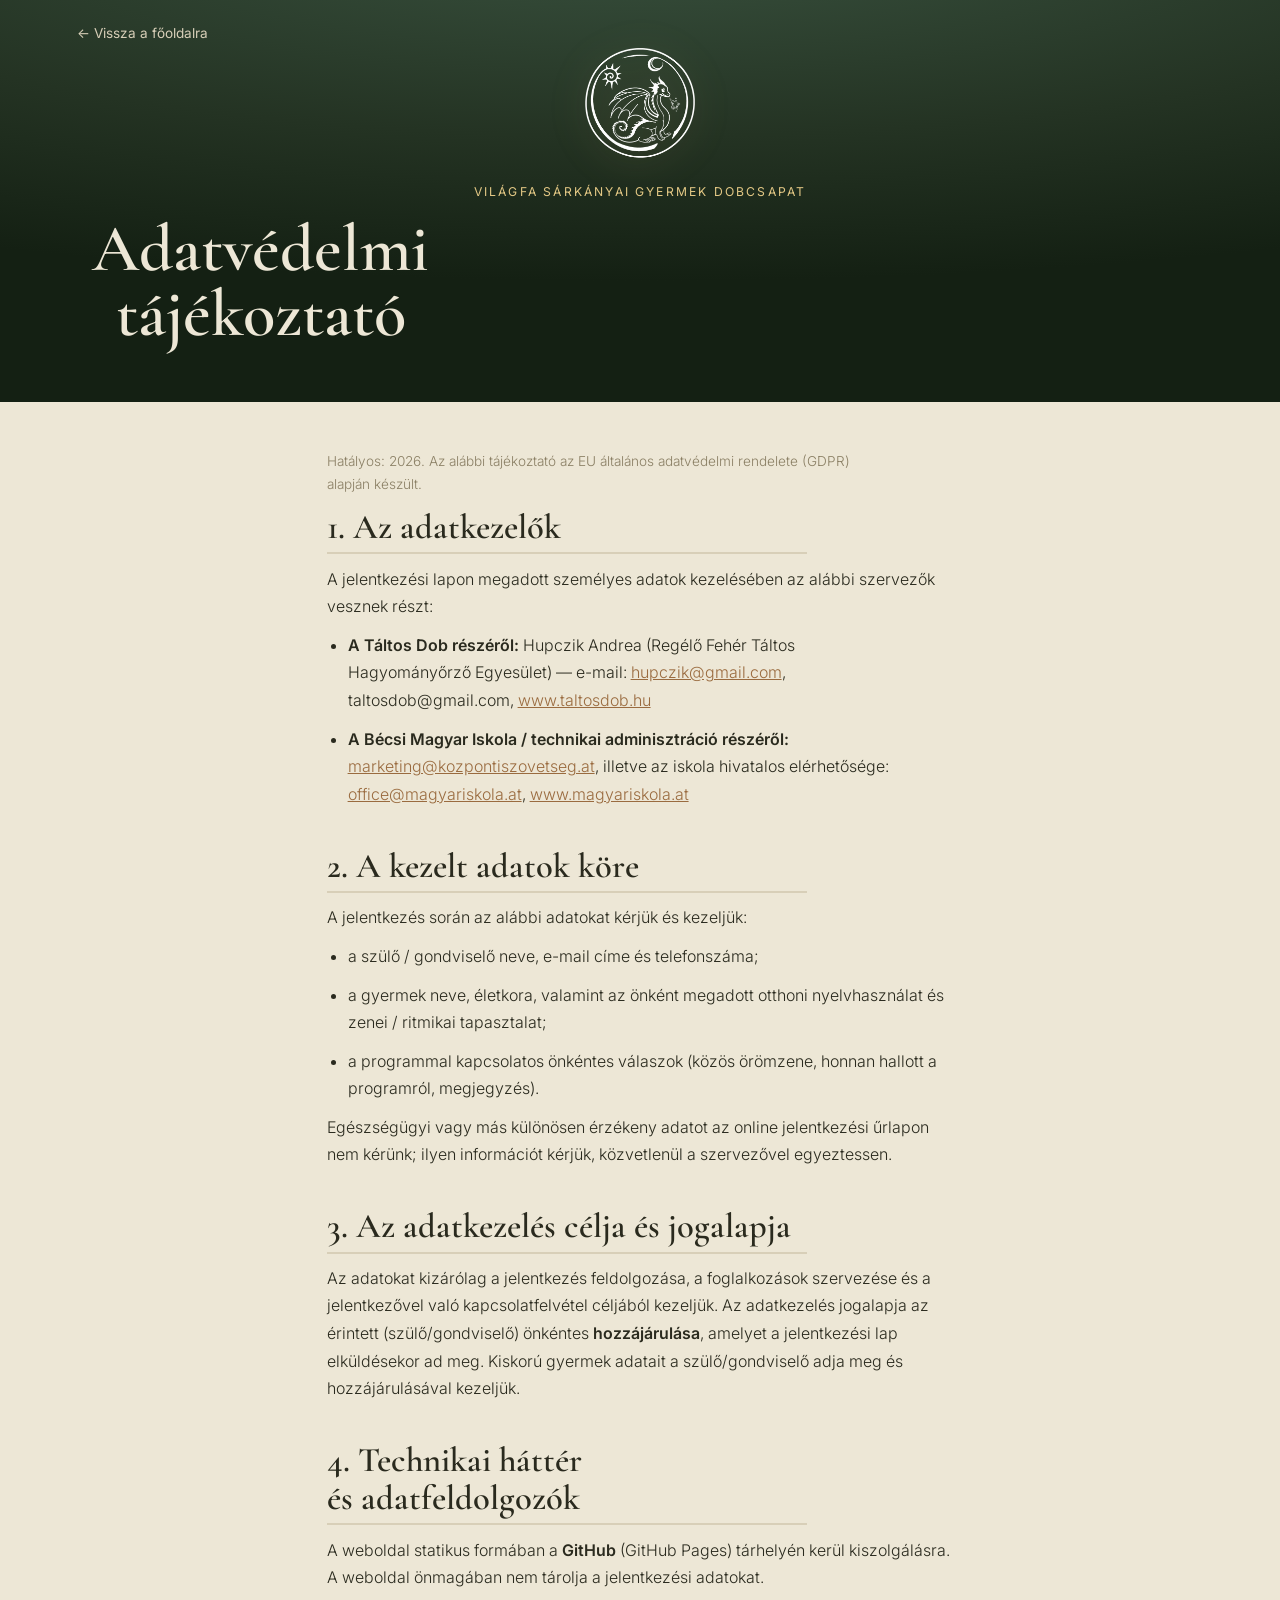
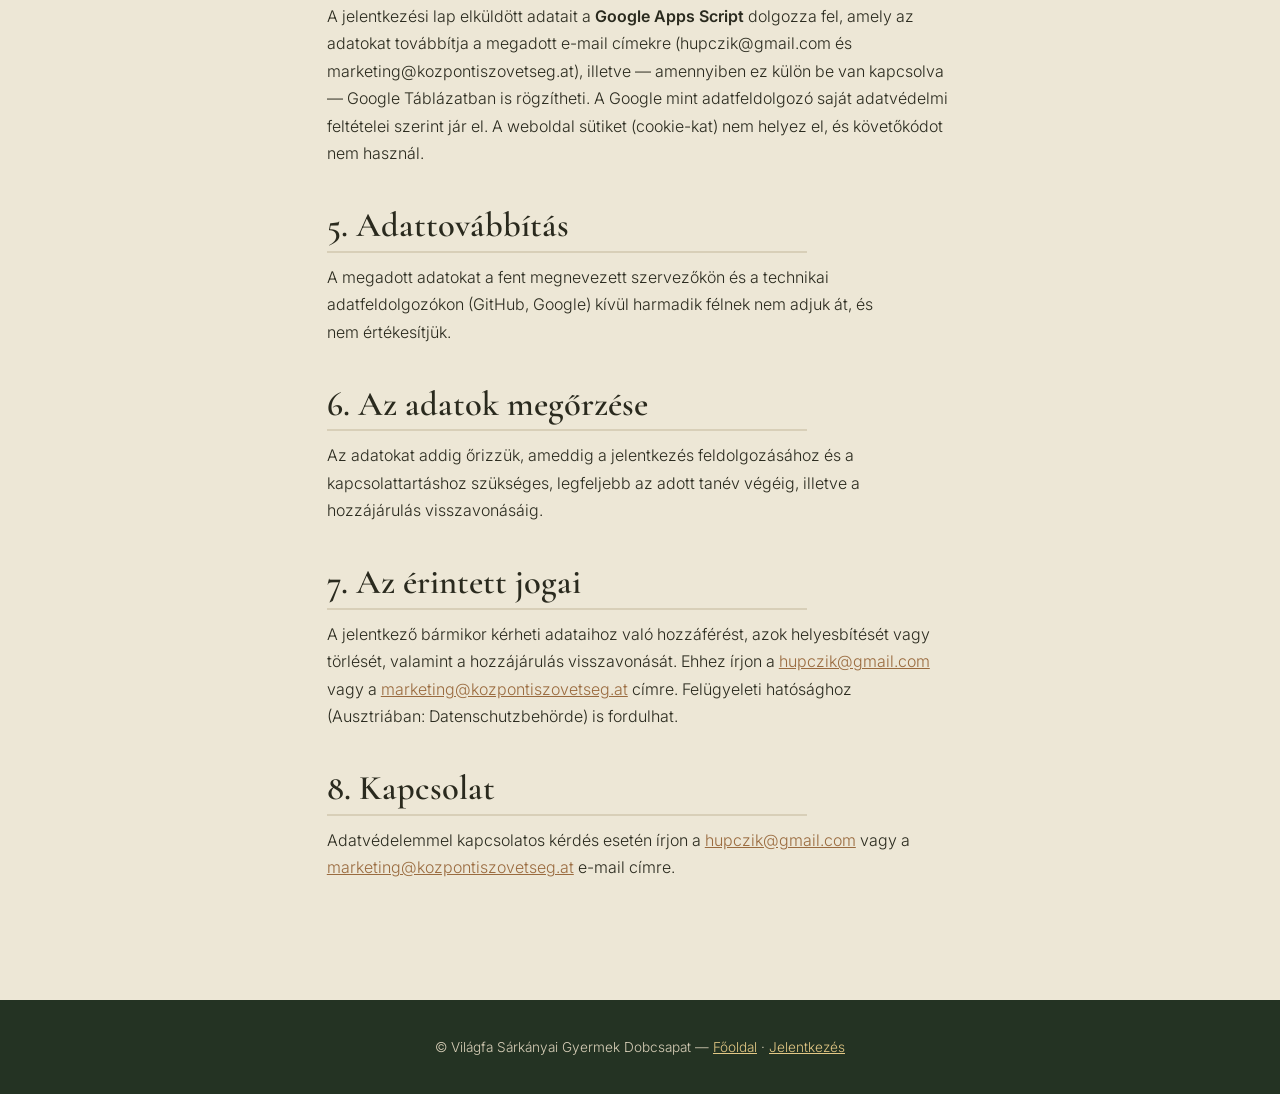
==== commit 49c632eb: "Sync Wikidata/Wikipedia/Rólunk authority schema across HTML" ====
--- a/adatvedelem.html
+++ b/adatvedelem.html
@@ -15,6 +15,53 @@
 @import url('https://fonts.googleapis.com/css2?family=Cormorant+Garamond:wght@500;600&family=Inter:wght@300;400;500;600&display=swap');
 :root{--night:#243323;--night-soft:#2E4232;--gold:#C9A961;--gold-bright:#E3C885;--ember:#9A6B3F;--parchment:#EDE7D6;--parchment-dim:#D8CFB8;--ink:#2A2A1E}*{margin:0;padding:0;box-sizing:border-box}body{font-family:'Inter',sans-serif;background:var(--parchment);color:var(--ink);line-height:1.7;-webkit-font-smoothing:antialiased}h1,h2{font-family:'Cormorant Garamond',serif;font-weight:600}a{color:var(--ember)}.hero{background:radial-gradient(ellipse 120% 90% at 50% -20%,#3a5340 0%,var(--night) 60%,#142013 100%);color:var(--parchment);padding:3rem 6vw 3.5rem;text-align:center;position:relative}.hero img{width:clamp(80px,11vw,110px);height:auto;object-fit:contain;filter:drop-shadow(0 4px 18px rgba(201,169,97,.28));margin-bottom:1rem}.hero h1{font-size:clamp(2rem,4.5vw,3rem)}.hero .eyebrow{font-size:.76rem;letter-spacing:.18em;text-transform:uppercase;color:var(--gold-bright);display:block;margin-bottom:.8rem}.back-link{position:absolute;top:1.4rem;left:6vw;color:var(--parchment-dim);font-size:.85rem;text-decoration:none}main{max-width:780px;margin:0 auto;padding:3rem 6vw 5rem}section{margin-bottom:2.4rem}h2{font-size:1.5rem;color:var(--ink);margin-bottom:.7rem;border-bottom:2px solid var(--parchment-dim);padding-bottom:.4rem}p,li{font-weight:300;margin-bottom:.7rem}ul{padding-left:1.3rem}strong{font-weight:600}.updated{font-size:.85rem;color:#8a7f64;font-weight:300}footer{background:var(--night);color:var(--parchment-dim);text-align:center;padding:2.2rem 6vw;font-size:.85rem;font-weight:300}footer a{color:var(--gold-bright)}
 </style>
+<!-- ecosystem-authority-schema:start -->
+<script type="application/ld+json">
+{
+  "@context":"https://schema.org",
+  "@graph":[
+    {
+      "@type":["EducationalOrganization","School"],
+      "@id":"https://www.magyariskola.at/#school",
+      "name":"Bécsi Magyar Iskola",
+      "alternateName":["BMI","Wiener Ungarische Schule"],
+      "url":"https://www.magyariskola.at/",
+      "foundingDate":"1987",
+      "description":"A Bécsi Magyar Iskolát 1987-ben alapították Bécsben; 2027-ben ünnepli fennállásának 40. évfordulóját.",
+      "sameAs":["https://www.wikidata.org/wiki/Q141274560","https://hu.wikipedia.org/wiki/B%C3%A9csi_Magyar_Iskola"],
+      "subjectOf":{"@type":"CollectionPage","url":"https://rolunk.at/tag/becsi-magyar-iskola/","name":"Rólunk.at – Bécsi Magyar Iskola sajtóarchívum"},
+      "parentOrganization":{"@id":"https://www.kozpontiszovetseg.at/#organization"}
+    },
+    {
+      "@type":"Organization",
+      "@id":"https://www.kozpontiszovetseg.at/#organization",
+      "name":"Ausztriai Magyar Egyesületek és Szervezetek Központi Szövetsége",
+      "url":"https://www.kozpontiszovetseg.at/",
+      "sameAs":["https://www.wikidata.org/wiki/Q141274866","https://hu.wikipedia.org/wiki/Ausztriai_Magyar_Egyes%C3%BCletek_%C3%A9s_Szervezetek_K%C3%B6zponti_Sz%C3%B6vets%C3%A9ge"],
+      "subjectOf":{"@type":"CollectionPage","url":"https://rolunk.at/tag/kozponti-szovetseg/","name":"Rólunk.at – Központi Szövetség sajtóarchívum"}
+    },
+    {
+      "@type":"WebSite",
+      "@id":"https://taltosdob.magyariskola.at/#website",
+      "name":"Világfa Sárkányai",
+      "url":"https://taltosdob.magyariskola.at/",
+      "isPartOf":{"@id":"https://www.magyariskola.at/#website"},
+      "about":{"@id":"https://www.magyariskola.at/#school"},
+      "relatedLink":[
+        "https://www.wikidata.org/wiki/Q141274560",
+        "https://hu.wikipedia.org/wiki/B%C3%A9csi_Magyar_Iskola",
+        "https://rolunk.at/tag/becsi-magyar-iskola/",
+        "https://rolunk.at/tag/kozponti-szovetseg/",
+        "https://taltosdob.magyariskola.at/rolunk-authority.json",
+        "https://programvalaszto.magyariskola.at/",
+        "https://programvalaszto.magyariskola.at/programs.json",
+        "https://tanarok.magyariskola.at/"
+      ]
+    }
+  ]
+}
+</script>
+<!-- ecosystem-authority-schema:end -->
 </head>
 <body>
 <header class="hero"><a href="index.html" class="back-link">← Vissza a főoldalra</a><img src="images/logo.svg" alt="Világfa Sárkányai logó"><span class="eyebrow">Világfa Sárkányai Gyermek Dobcsapat</span><h1>Adatvédelmi tájékoztató</h1></header>
--- a/apple-layout.css
+++ b/apple-layout.css
@@ -389,3 +389,19 @@
   body .opt,
   body .gdpr-box { overflow-wrap: break-word; }
 }
+
+/* 2026-08-29 — refined display type scale */
+body .hero h1 { font-size: clamp(2.65rem, 5.2vw, 4.9rem); line-height: .98; }
+body .copy h2 { font-size: clamp(1.95rem, 3vw, 2.95rem); line-height: 1.06; }
+body .section-head h2 { font-size: clamp(2rem, 3.15vw, 3.05rem); line-height: 1.06; }
+body .footer h2 { font-size: clamp(2rem, 3.35vw, 3.2rem); line-height: 1.05; }
+body .form-hero h1 { font-size: clamp(2.35rem, 4.5vw, 4.25rem); line-height: 1; }
+body > main:not(.form-wrap) h1 { font-size: clamp(2.35rem, 4.5vw, 4.1rem); line-height: 1.02; }
+body > main:not(.form-wrap) h2 { font-size: clamp(1.7rem, 2.7vw, 2.5rem); line-height: 1.1; }
+@media (max-width: 640px) {
+  body .hero h1 { font-size: clamp(2.35rem, 10vw, 3.15rem); line-height: .99; }
+  body .copy h2, body .section-head h2 { font-size: clamp(1.85rem, 8vw, 2.45rem); }
+  body .footer h2 { font-size: clamp(1.95rem, 8.5vw, 2.6rem); }
+  body .form-hero h1, body > main:not(.form-wrap) h1 { font-size: clamp(2.1rem, 9vw, 2.9rem); }
+}
+body .hero h1{font-size:clamp(2.65rem,5.2vw,4.9rem)!important;line-height:.98!important}body .copy h2{font-size:clamp(1.95rem,3vw,2.95rem)!important;line-height:1.06!important}body .section-head h2{font-size:clamp(2rem,3.15vw,3.05rem)!important;line-height:1.06!important}body .footer h2{font-size:clamp(2rem,3.35vw,3.2rem)!important;line-height:1.05!important}body .form-hero h1{font-size:clamp(2.35rem,4.5vw,4.25rem)!important;line-height:1!important}@media(max-width:640px){body .hero h1{font-size:clamp(2.35rem,10vw,3.15rem)!important}body .copy h2,body .section-head h2{font-size:clamp(1.85rem,8vw,2.45rem)!important}body .footer h2{font-size:clamp(1.95rem,8.5vw,2.6rem)!important}body .form-hero h1{font-size:clamp(2.1rem,9vw,2.9rem)!important}}
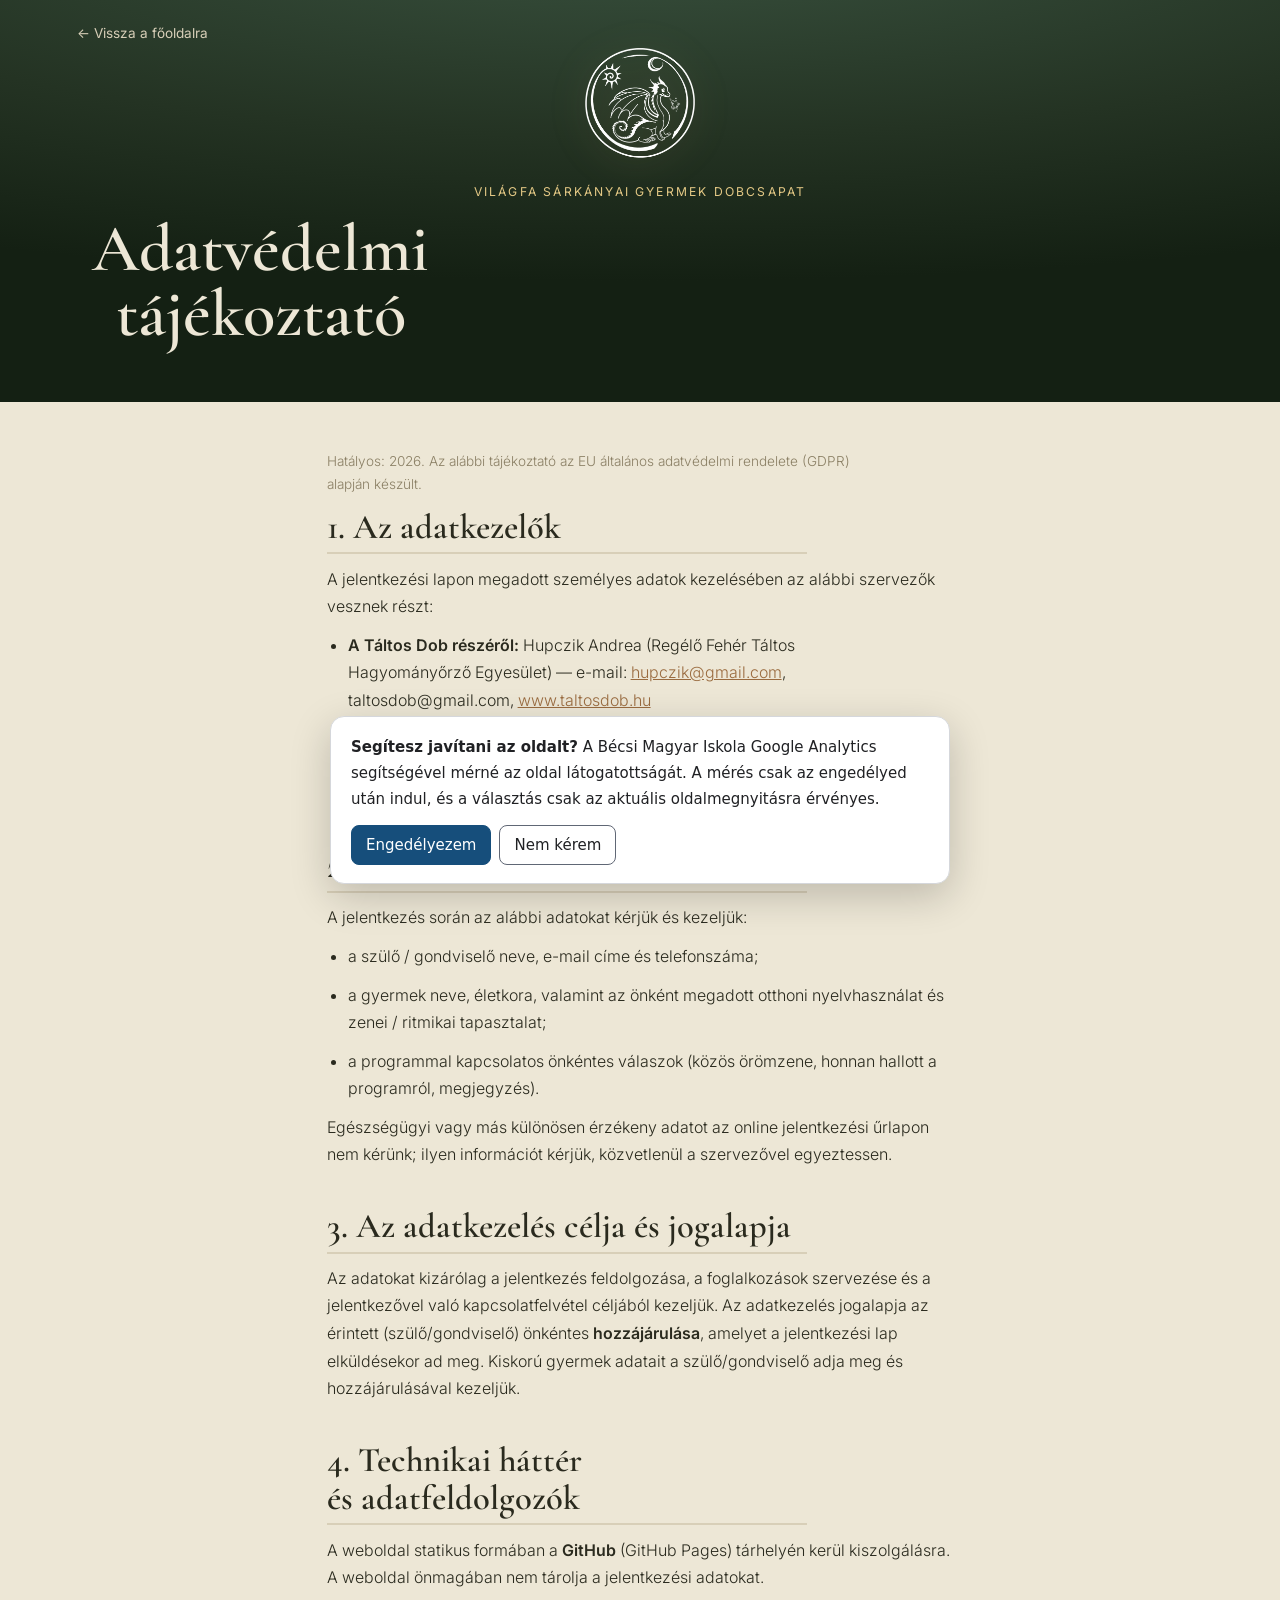
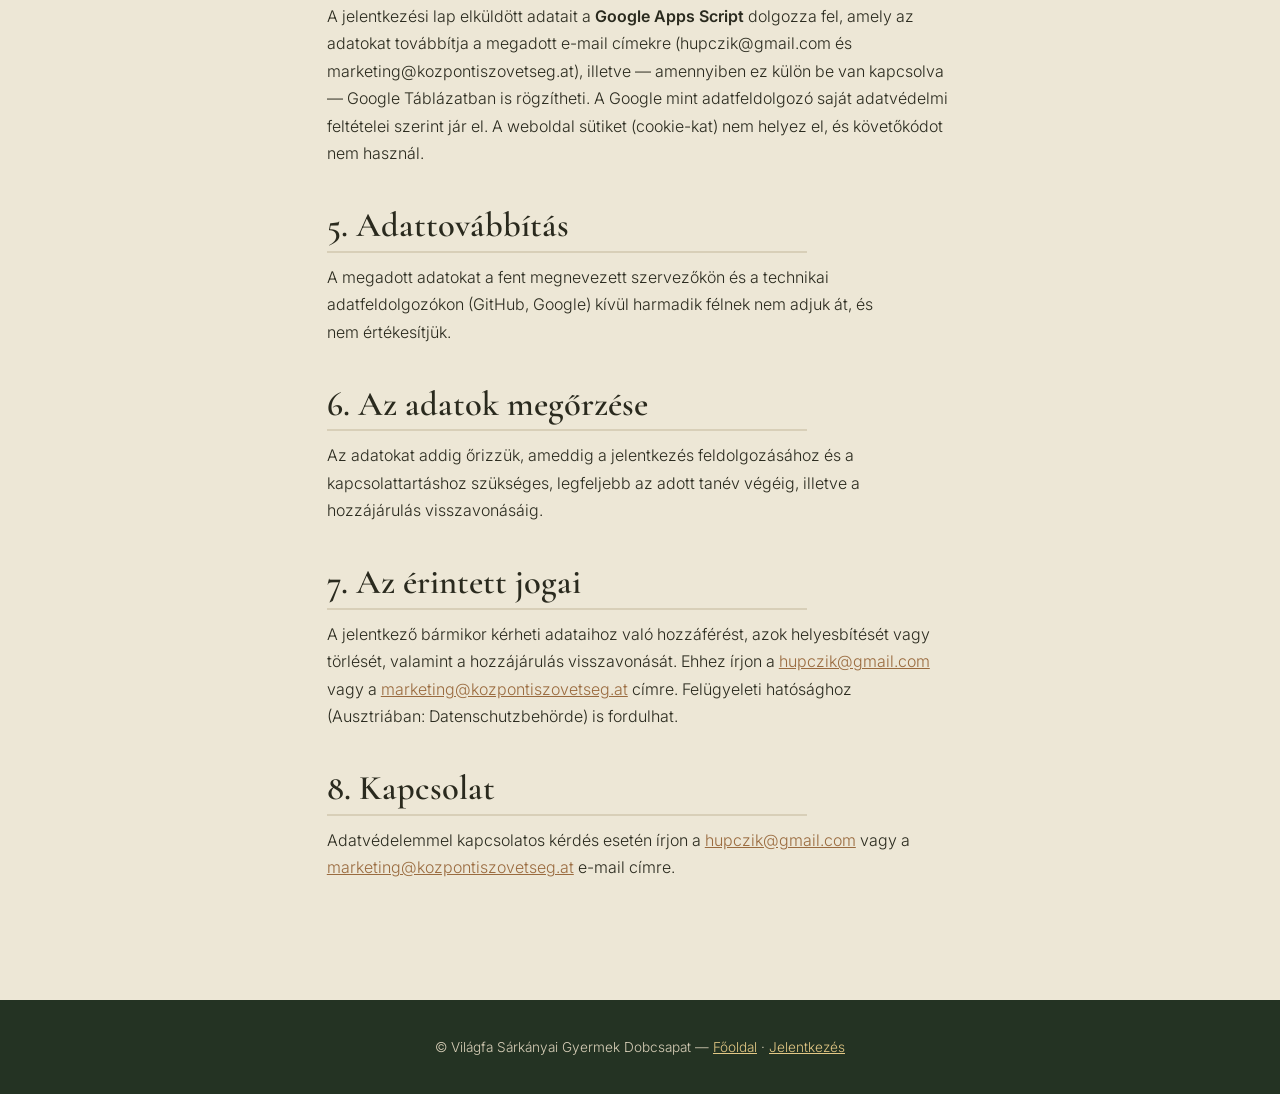
==== commit 6006c6a0: "Load GA4 only after explicit analytics consent" ====
--- a/adatvedelem.html
+++ b/adatvedelem.html
@@ -62,6 +62,7 @@
 }
 </script>
 <!-- ecosystem-authority-schema:end -->
+<script defer src="analytics-consent.js"></script>
 </head>
 <body>
 <header class="hero"><a href="index.html" class="back-link">← Vissza a főoldalra</a><img src="images/logo.svg" alt="Világfa Sárkányai logó"><span class="eyebrow">Világfa Sárkányai Gyermek Dobcsapat</span><h1>Adatvédelmi tájékoztató</h1></header>
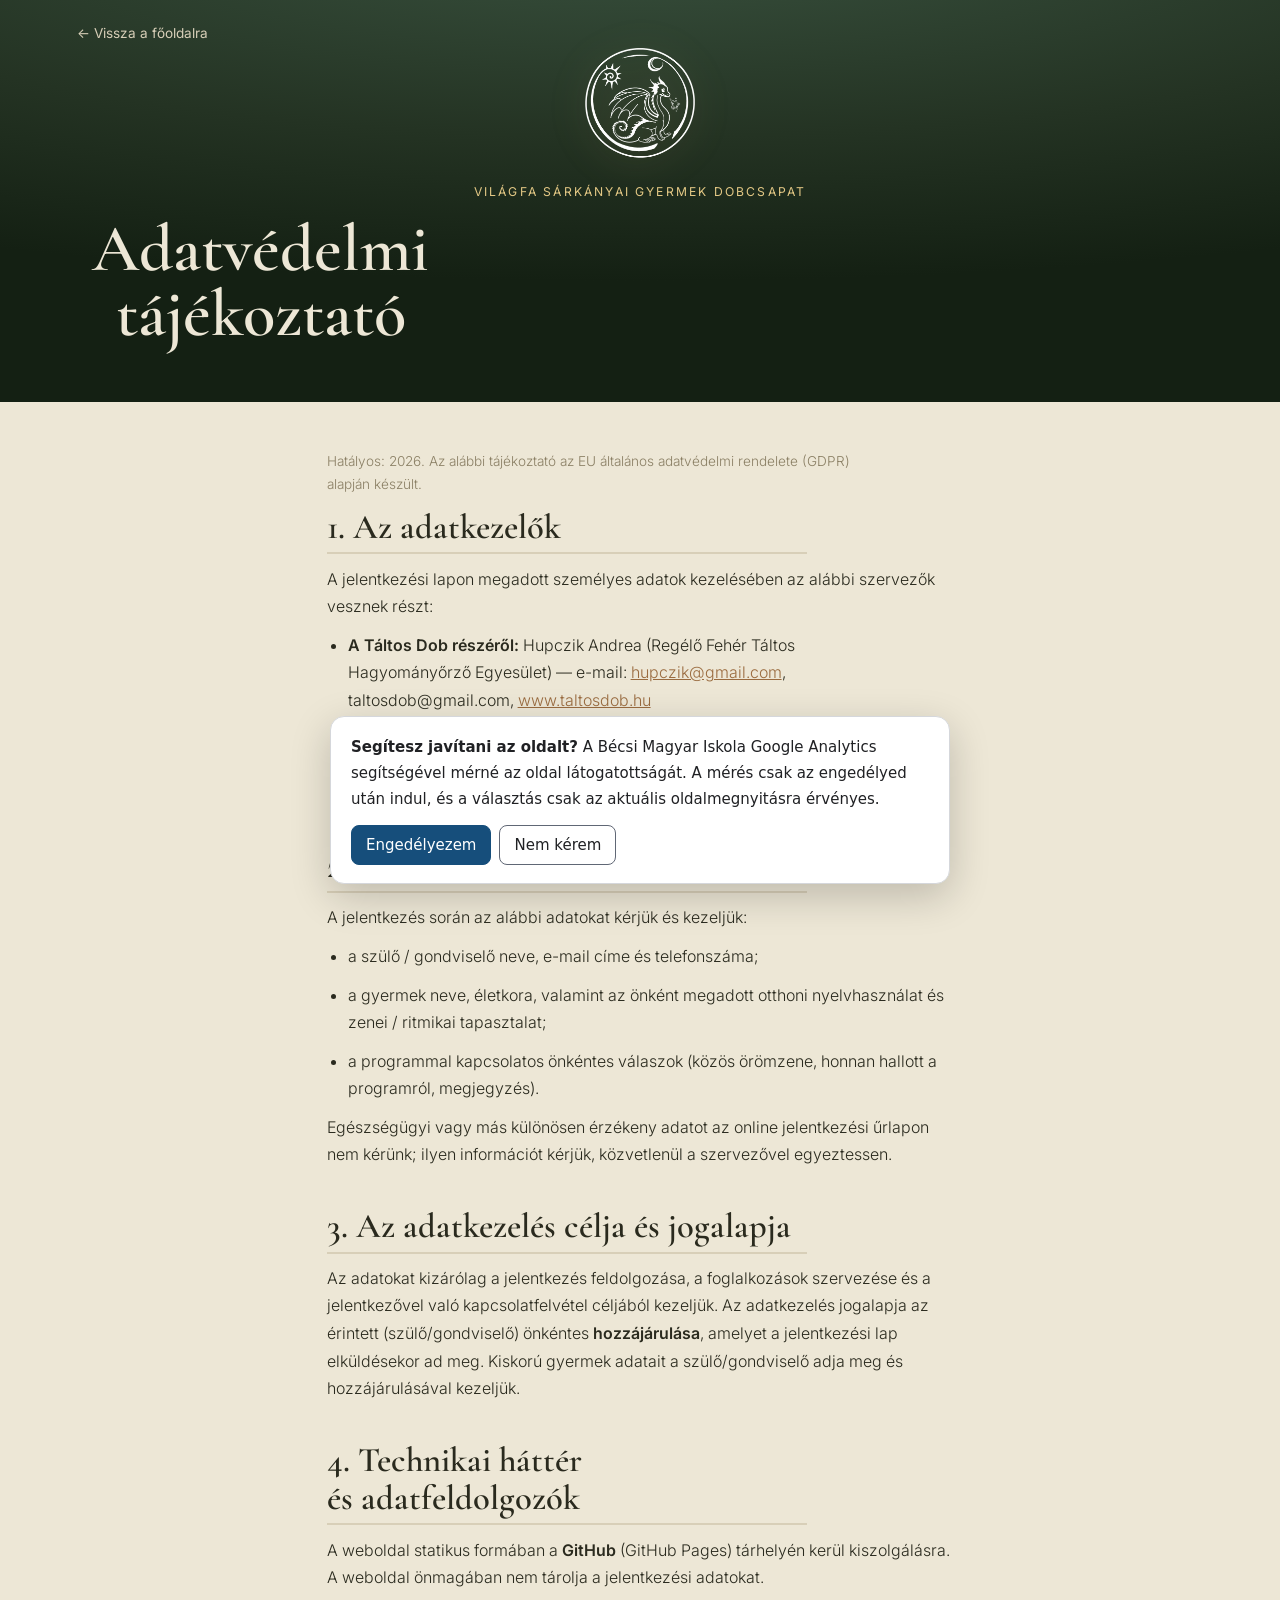
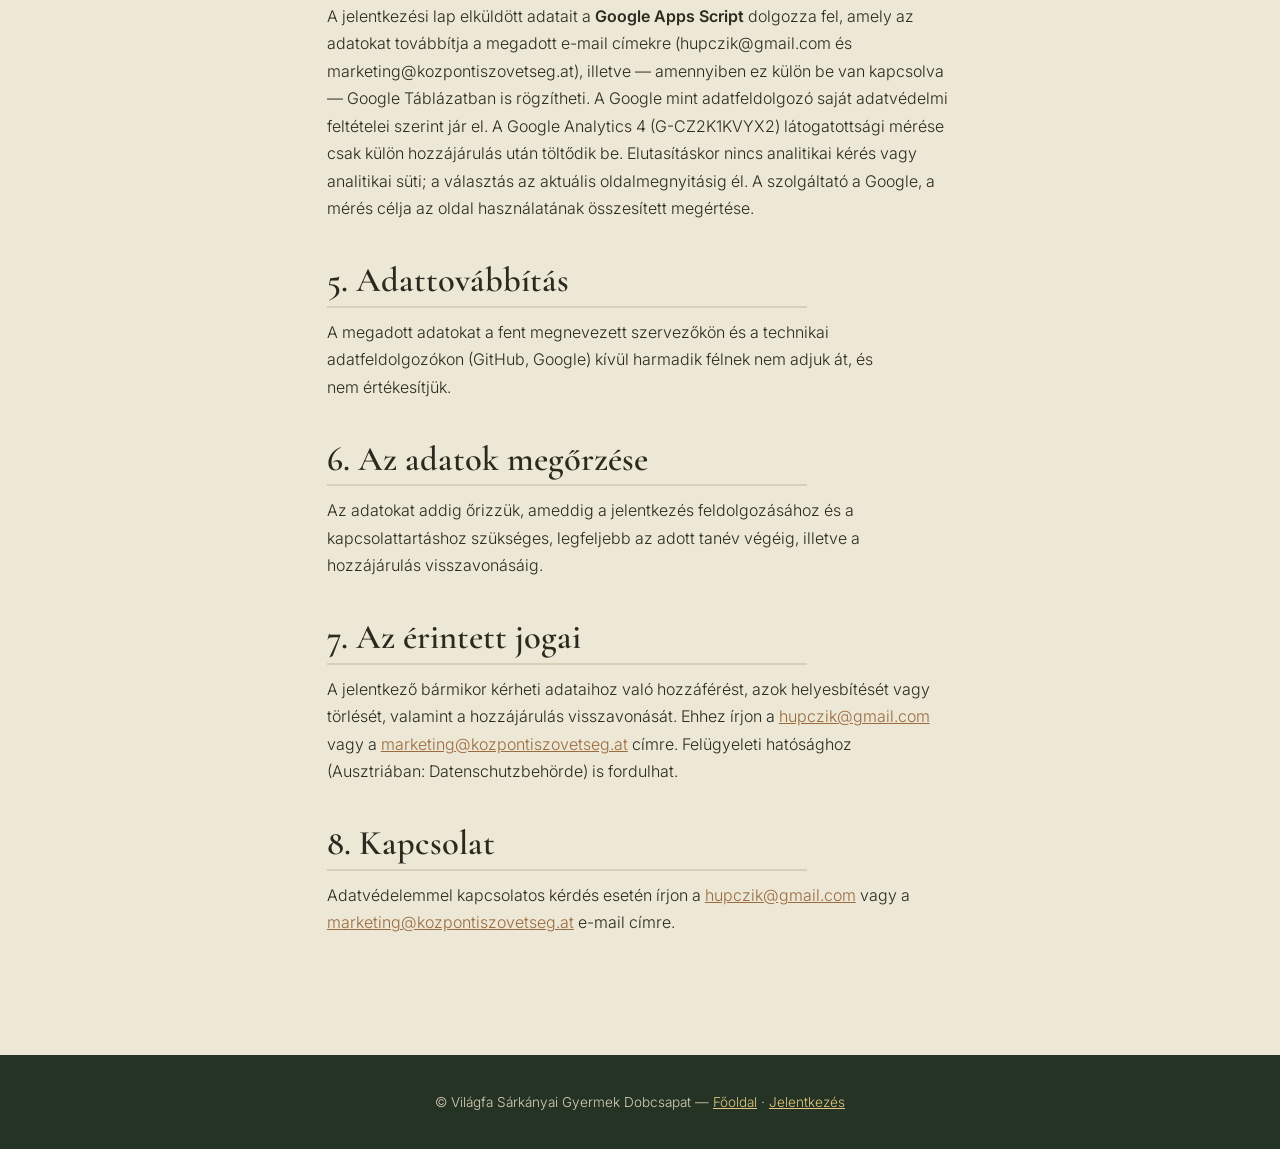
==== commit 5081f56c: "Align privacy disclosure and events with consent-gated GA4" ====
--- a/adatvedelem.html
+++ b/adatvedelem.html
@@ -71,7 +71,7 @@
 <section><h2>1. Az adatkezelők</h2><p>A jelentkezési lapon megadott személyes adatok kezelésében az alábbi szervezők vesznek részt:</p><ul><li><strong>A Táltos Dob részéről:</strong> Hupczik Andrea (Regélő Fehér Táltos Hagyományőrző Egyesület) — e-mail: <a href="mailto:hupczik@gmail.com">hupczik@gmail.com</a>, taltosdob@gmail.com, <a href="https://www.taltosdob.hu" target="_blank" rel="noopener">www.taltosdob.hu</a></li><li><strong>A Bécsi Magyar Iskola / technikai adminisztráció részéről:</strong> <a href="mailto:marketing@kozpontiszovetseg.at">marketing@kozpontiszovetseg.at</a>, illetve az iskola hivatalos elérhetősége: <a href="mailto:office@magyariskola.at">office@magyariskola.at</a>, <a href="https://www.magyariskola.at" target="_blank" rel="noopener">www.magyariskola.at</a></li></ul></section>
 <section><h2>2. A kezelt adatok köre</h2><p>A jelentkezés során az alábbi adatokat kérjük és kezeljük:</p><ul><li>a szülő / gondviselő neve, e-mail címe és telefonszáma;</li><li>a gyermek neve, életkora, valamint az önként megadott otthoni nyelvhasználat és zenei / ritmikai tapasztalat;</li><li>a programmal kapcsolatos önkéntes válaszok (közös örömzene, honnan hallott a programról, megjegyzés).</li></ul><p>Egészségügyi vagy más különösen érzékeny adatot az online jelentkezési űrlapon nem kérünk; ilyen információt kérjük, közvetlenül a szervezővel egyeztessen.</p></section>
 <section><h2>3. Az adatkezelés célja és jogalapja</h2><p>Az adatokat kizárólag a jelentkezés feldolgozása, a foglalkozások szervezése és a jelentkezővel való kapcsolatfelvétel céljából kezeljük. Az adatkezelés jogalapja az érintett (szülő/gondviselő) önkéntes <strong>hozzájárulása</strong>, amelyet a jelentkezési lap elküldésekor ad meg. Kiskorú gyermek adatait a szülő/gondviselő adja meg és hozzájárulásával kezeljük.</p></section>
-<section><h2>4. Technikai háttér és adatfeldolgozók</h2><p>A weboldal statikus formában a <strong>GitHub</strong> (GitHub Pages) tárhelyén kerül kiszolgálásra. A weboldal önmagában nem tárolja a jelentkezési adatokat.</p><p>A jelentkezési lap elküldött adatait a <strong>Google Apps Script</strong> dolgozza fel, amely az adatokat továbbítja a megadott e-mail címekre (hupczik@gmail.com és marketing@kozpontiszovetseg.at), illetve — amennyiben ez külön be van kapcsolva — Google Táblázatban is rögzítheti. A Google mint adatfeldolgozó saját adatvédelmi feltételei szerint jár el. A weboldal sütiket (cookie-kat) nem helyez el, és követőkódot nem használ.</p></section>
+<section><h2>4. Technikai háttér és adatfeldolgozók</h2><p>A weboldal statikus formában a <strong>GitHub</strong> (GitHub Pages) tárhelyén kerül kiszolgálásra. A weboldal önmagában nem tárolja a jelentkezési adatokat.</p><p>A jelentkezési lap elküldött adatait a <strong>Google Apps Script</strong> dolgozza fel, amely az adatokat továbbítja a megadott e-mail címekre (hupczik@gmail.com és marketing@kozpontiszovetseg.at), illetve — amennyiben ez külön be van kapcsolva — Google Táblázatban is rögzítheti. A Google mint adatfeldolgozó saját adatvédelmi feltételei szerint jár el. A Google Analytics 4 (G-CZ2K1KVYX2) látogatottsági mérése csak külön hozzájárulás után töltődik be. Elutasításkor nincs analitikai kérés vagy analitikai süti; a választás az aktuális oldalmegnyitásig él. A szolgáltató a Google, a mérés célja az oldal használatának összesített megértése.</p></section>
 <section><h2>5. Adattovábbítás</h2><p>A megadott adatokat a fent megnevezett szervezőkön és a technikai adatfeldolgozókon (GitHub, Google) kívül harmadik félnek nem adjuk át, és nem értékesítjük.</p></section>
 <section><h2>6. Az adatok megőrzése</h2><p>Az adatokat addig őrizzük, ameddig a jelentkezés feldolgozásához és a kapcsolattartáshoz szükséges, legfeljebb az adott tanév végéig, illetve a hozzájárulás visszavonásáig.</p></section>
 <section><h2>7. Az érintett jogai</h2><p>A jelentkező bármikor kérheti adataihoz való hozzáférést, azok helyesbítését vagy törlését, valamint a hozzájárulás visszavonását. Ehhez írjon a <a href="mailto:hupczik@gmail.com">hupczik@gmail.com</a> vagy a <a href="mailto:marketing@kozpontiszovetseg.at">marketing@kozpontiszovetseg.at</a> címre. Felügyeleti hatósághoz (Ausztriában: Datenschutzbehörde) is fordulhat.</p></section>
